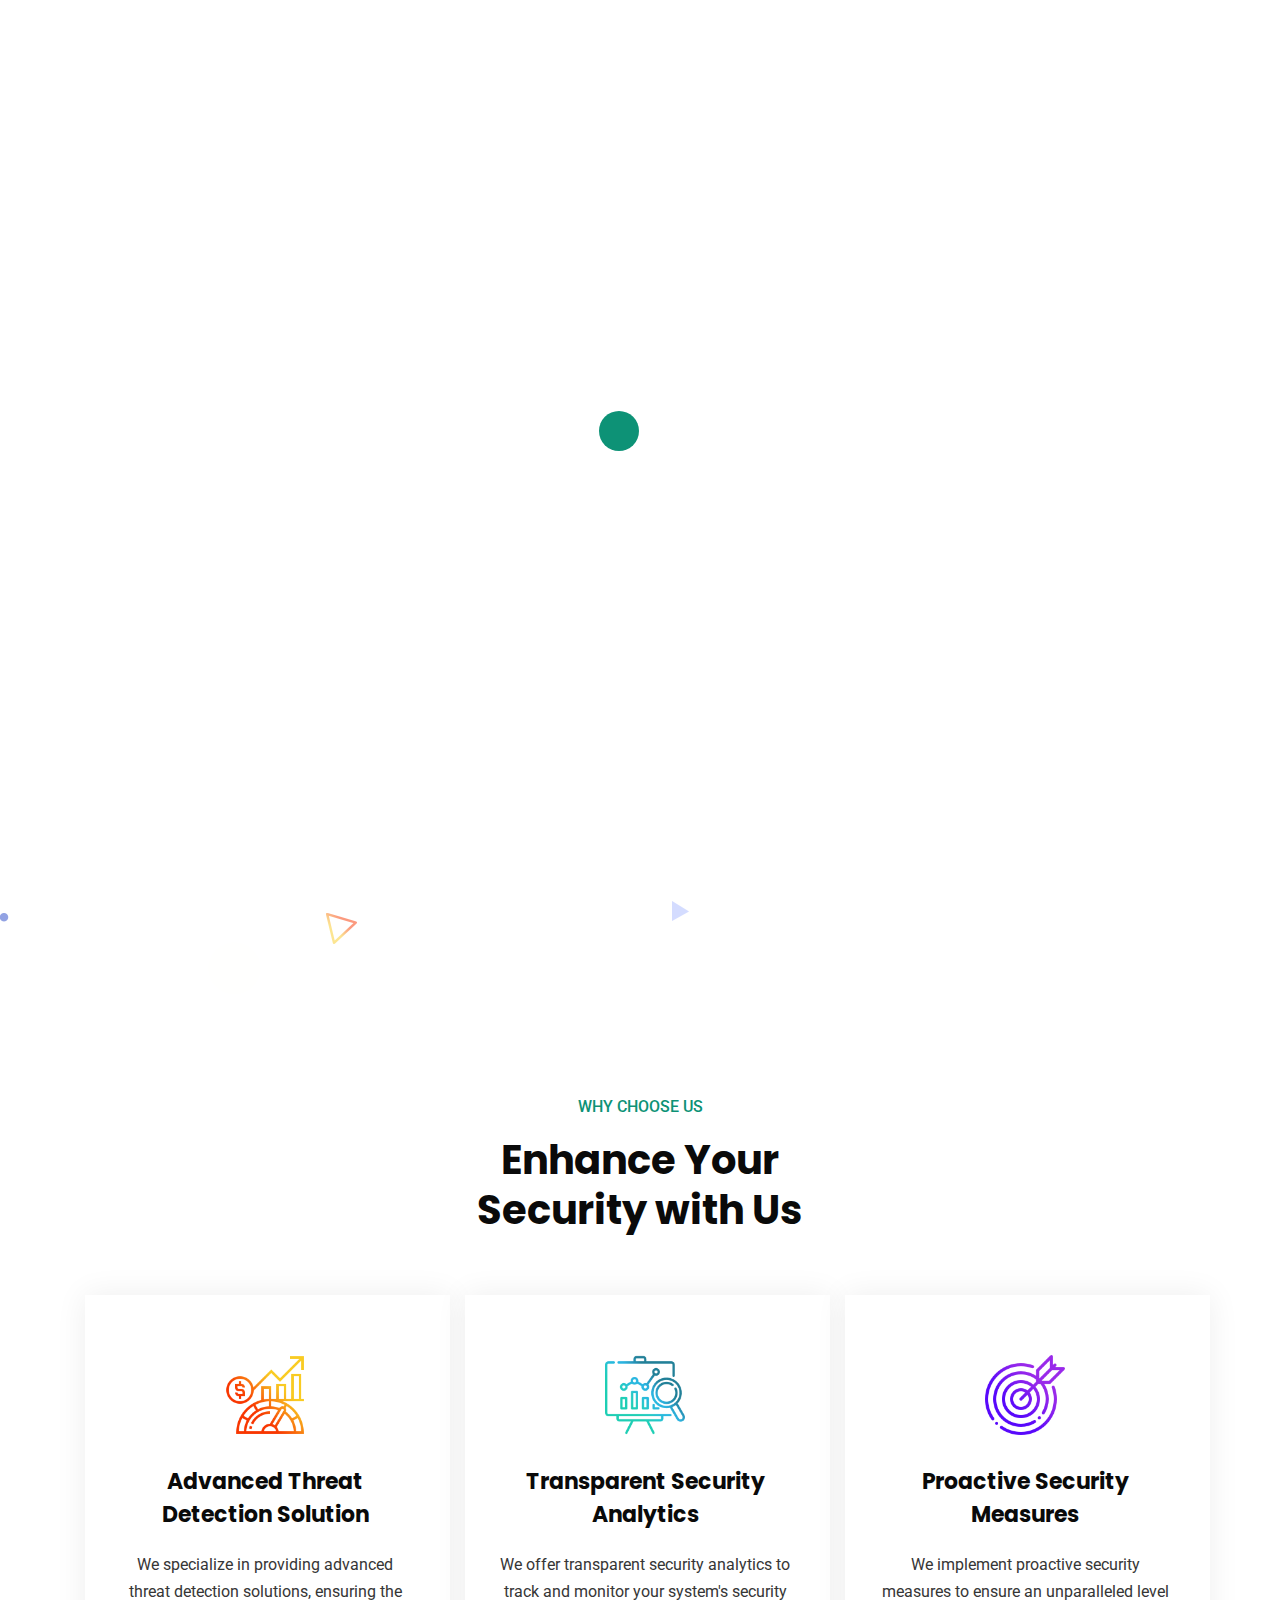
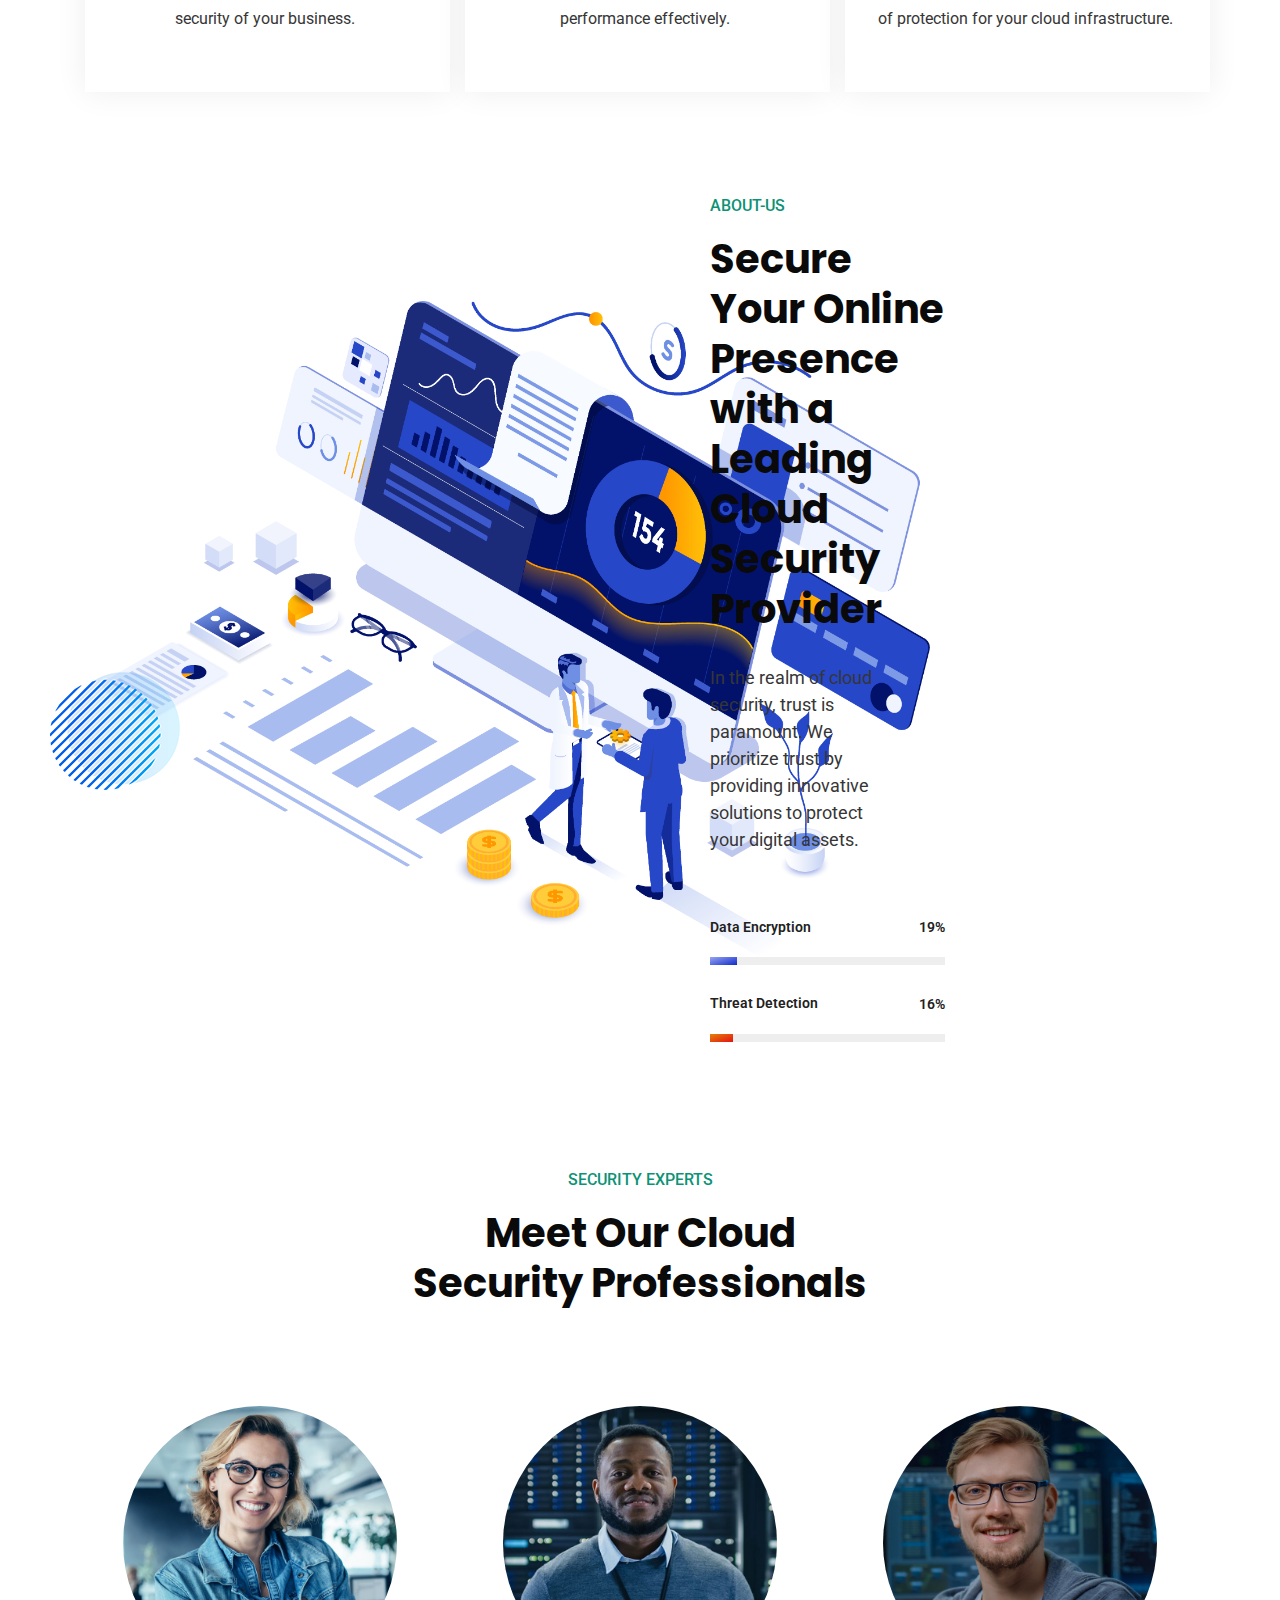
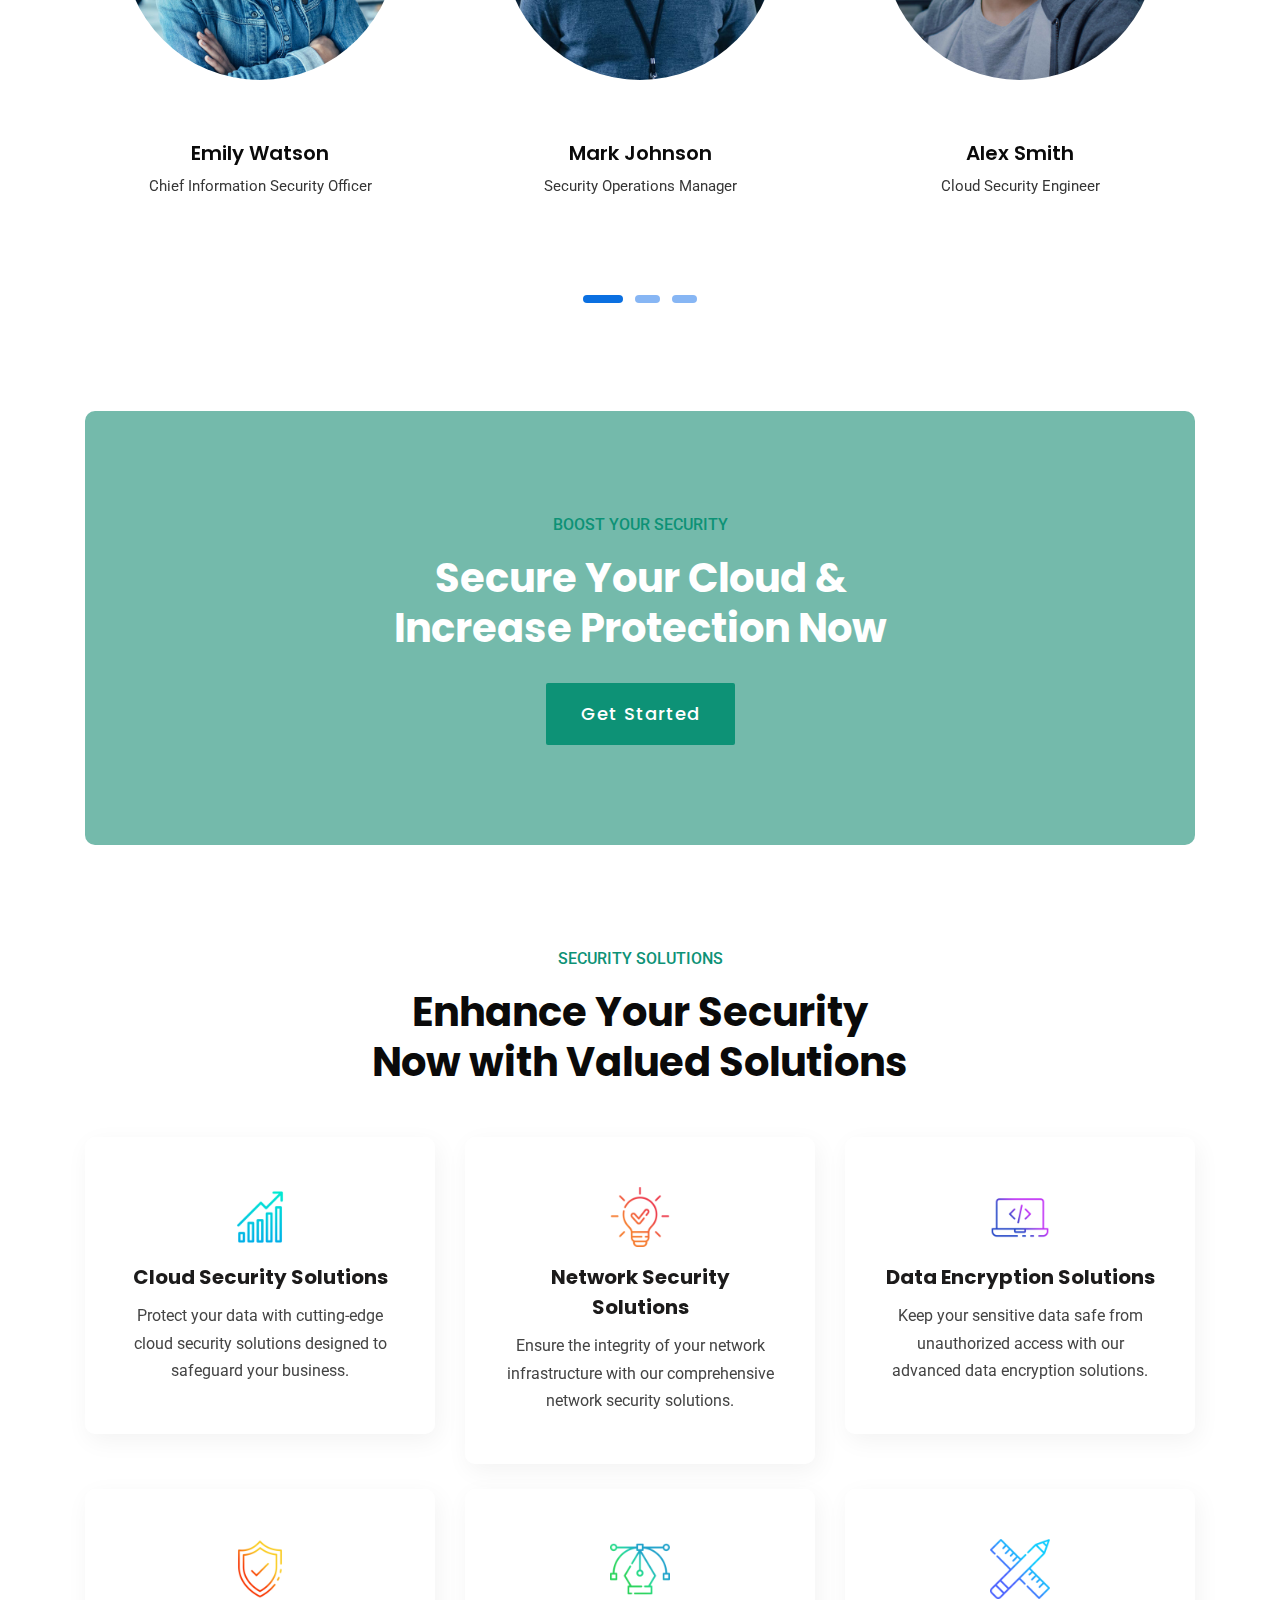
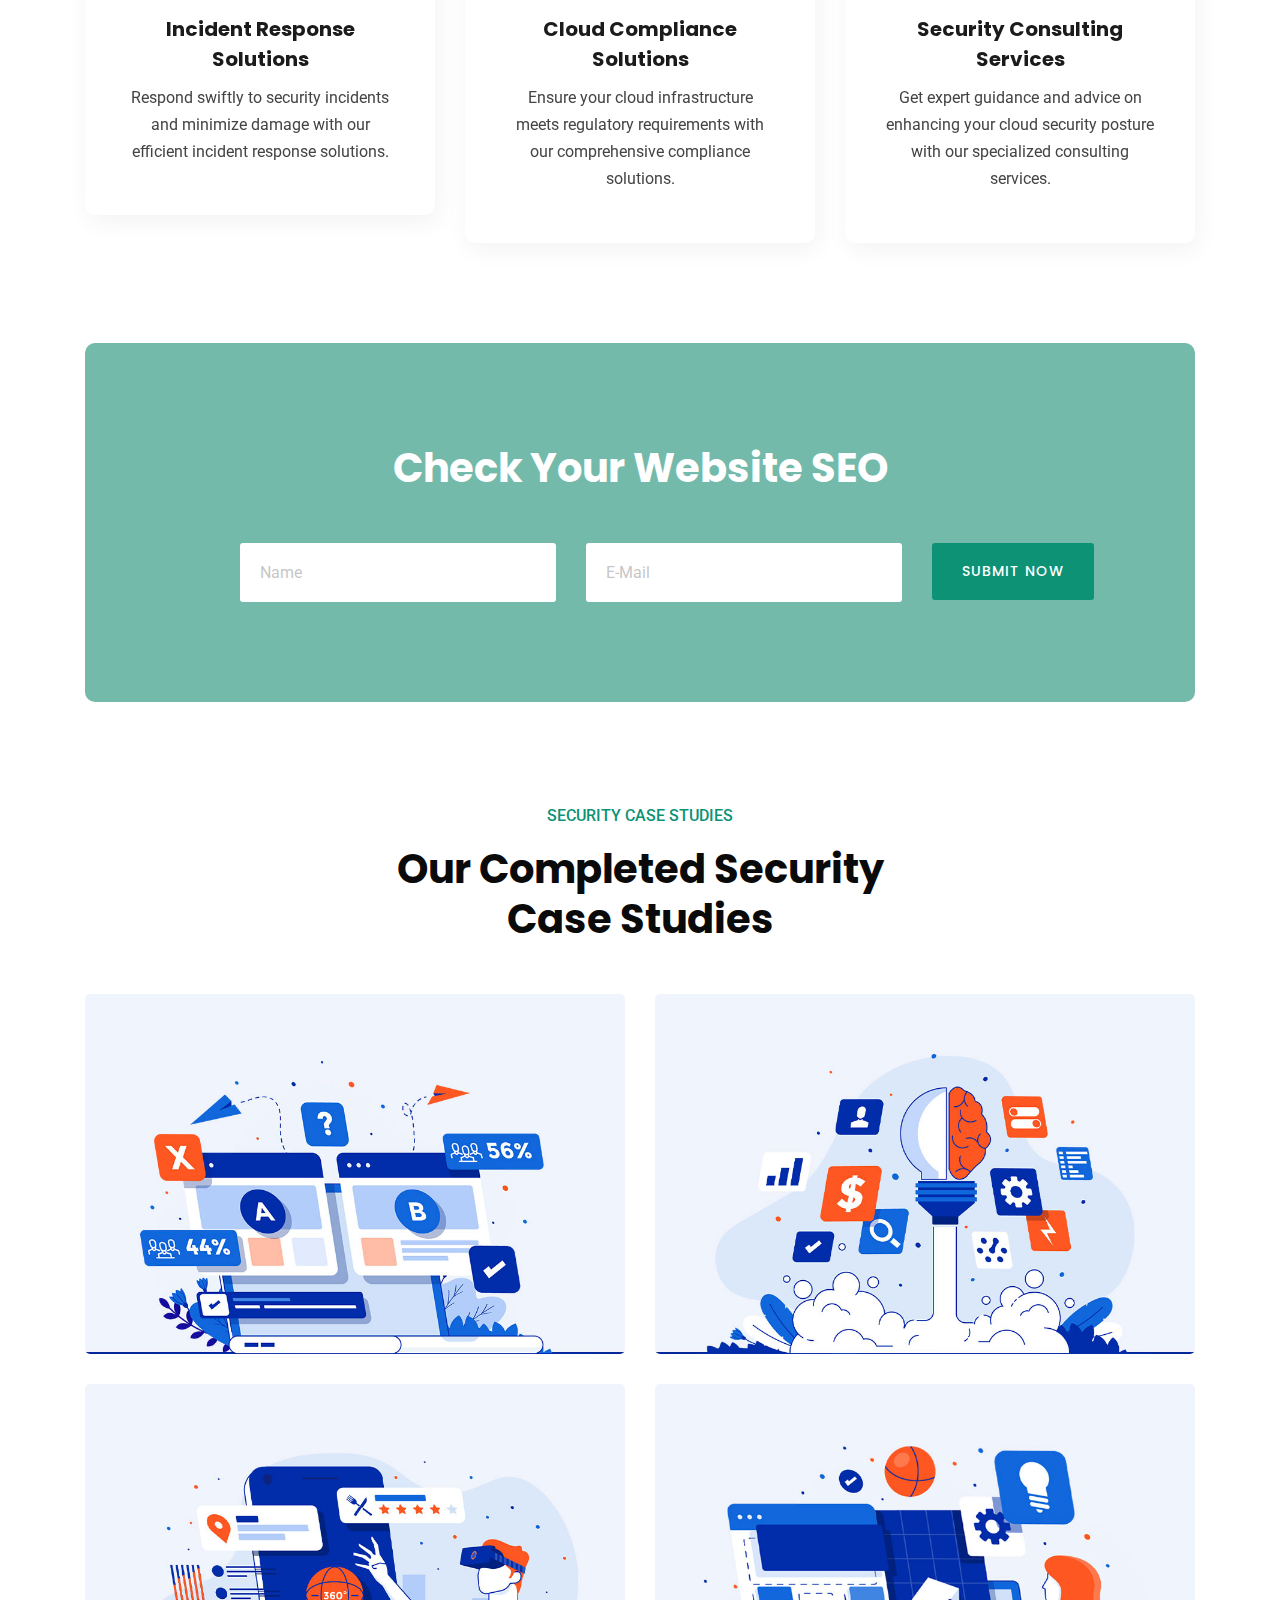
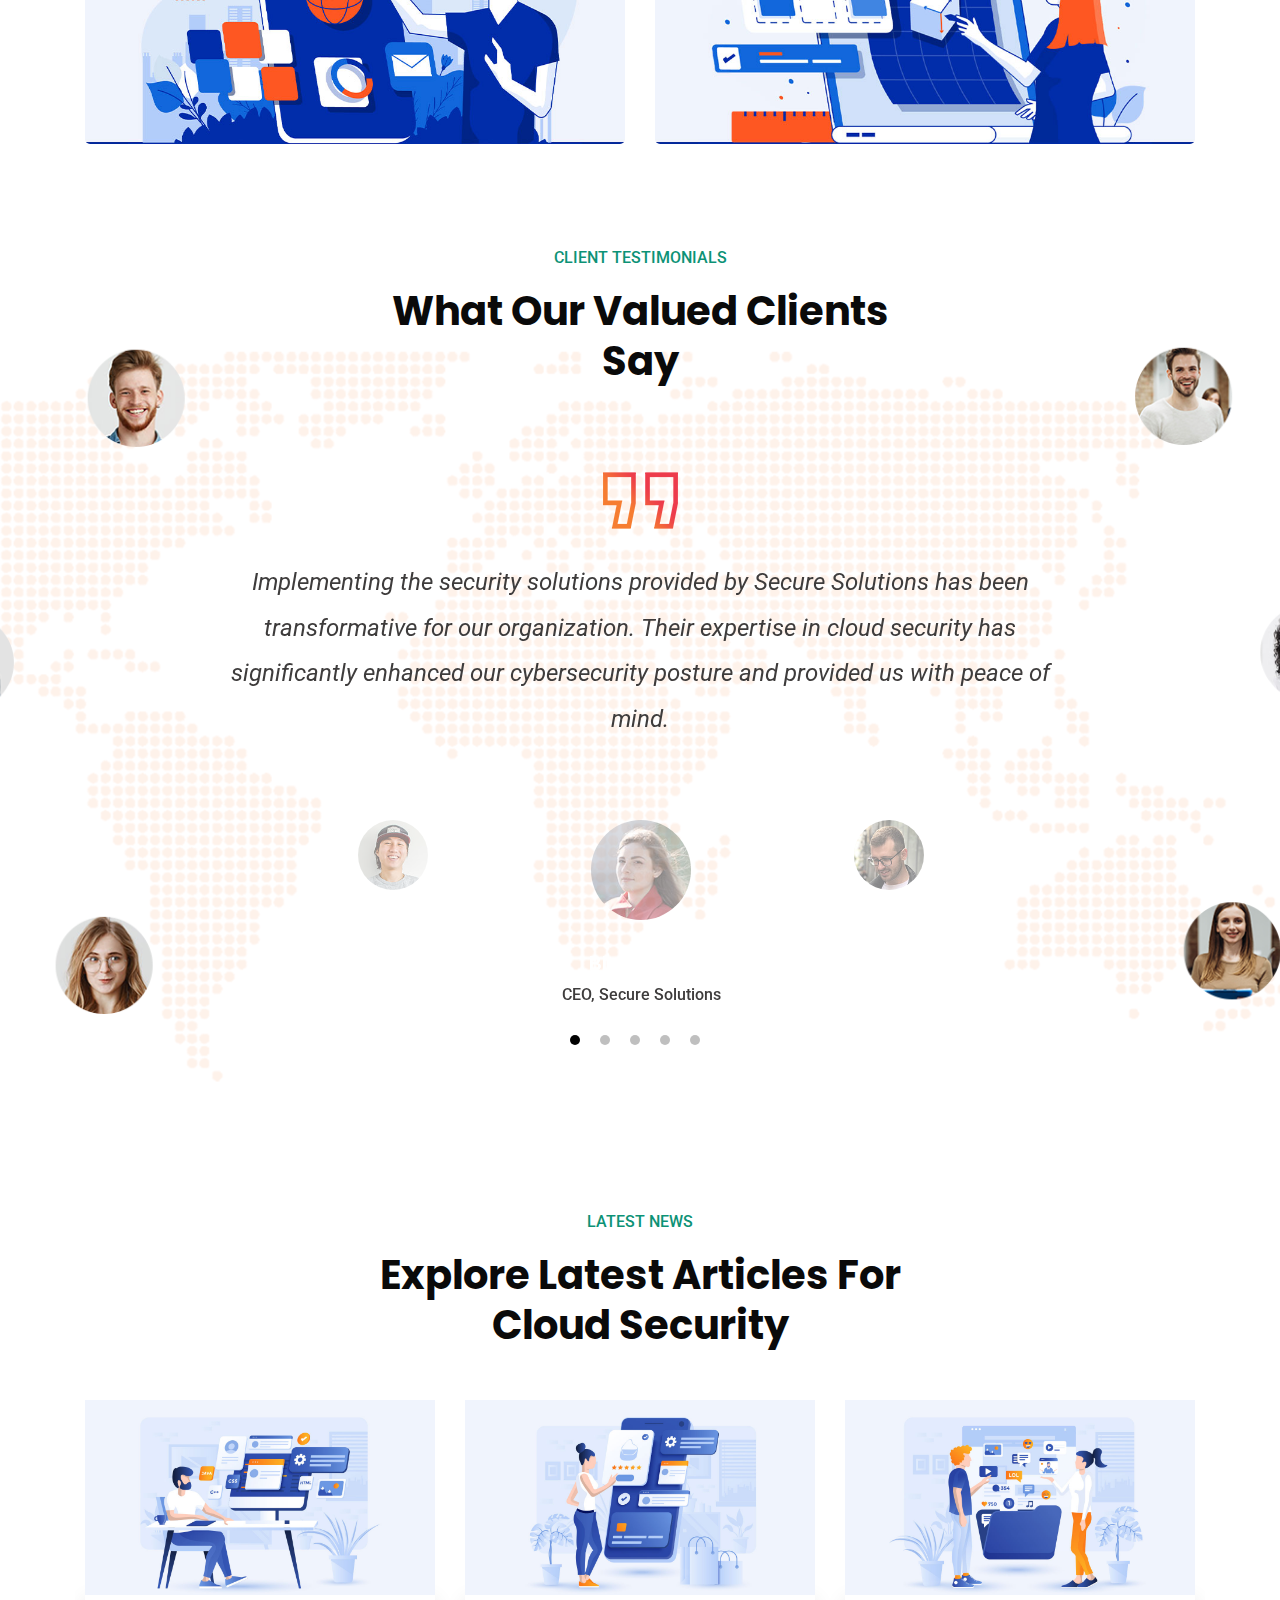
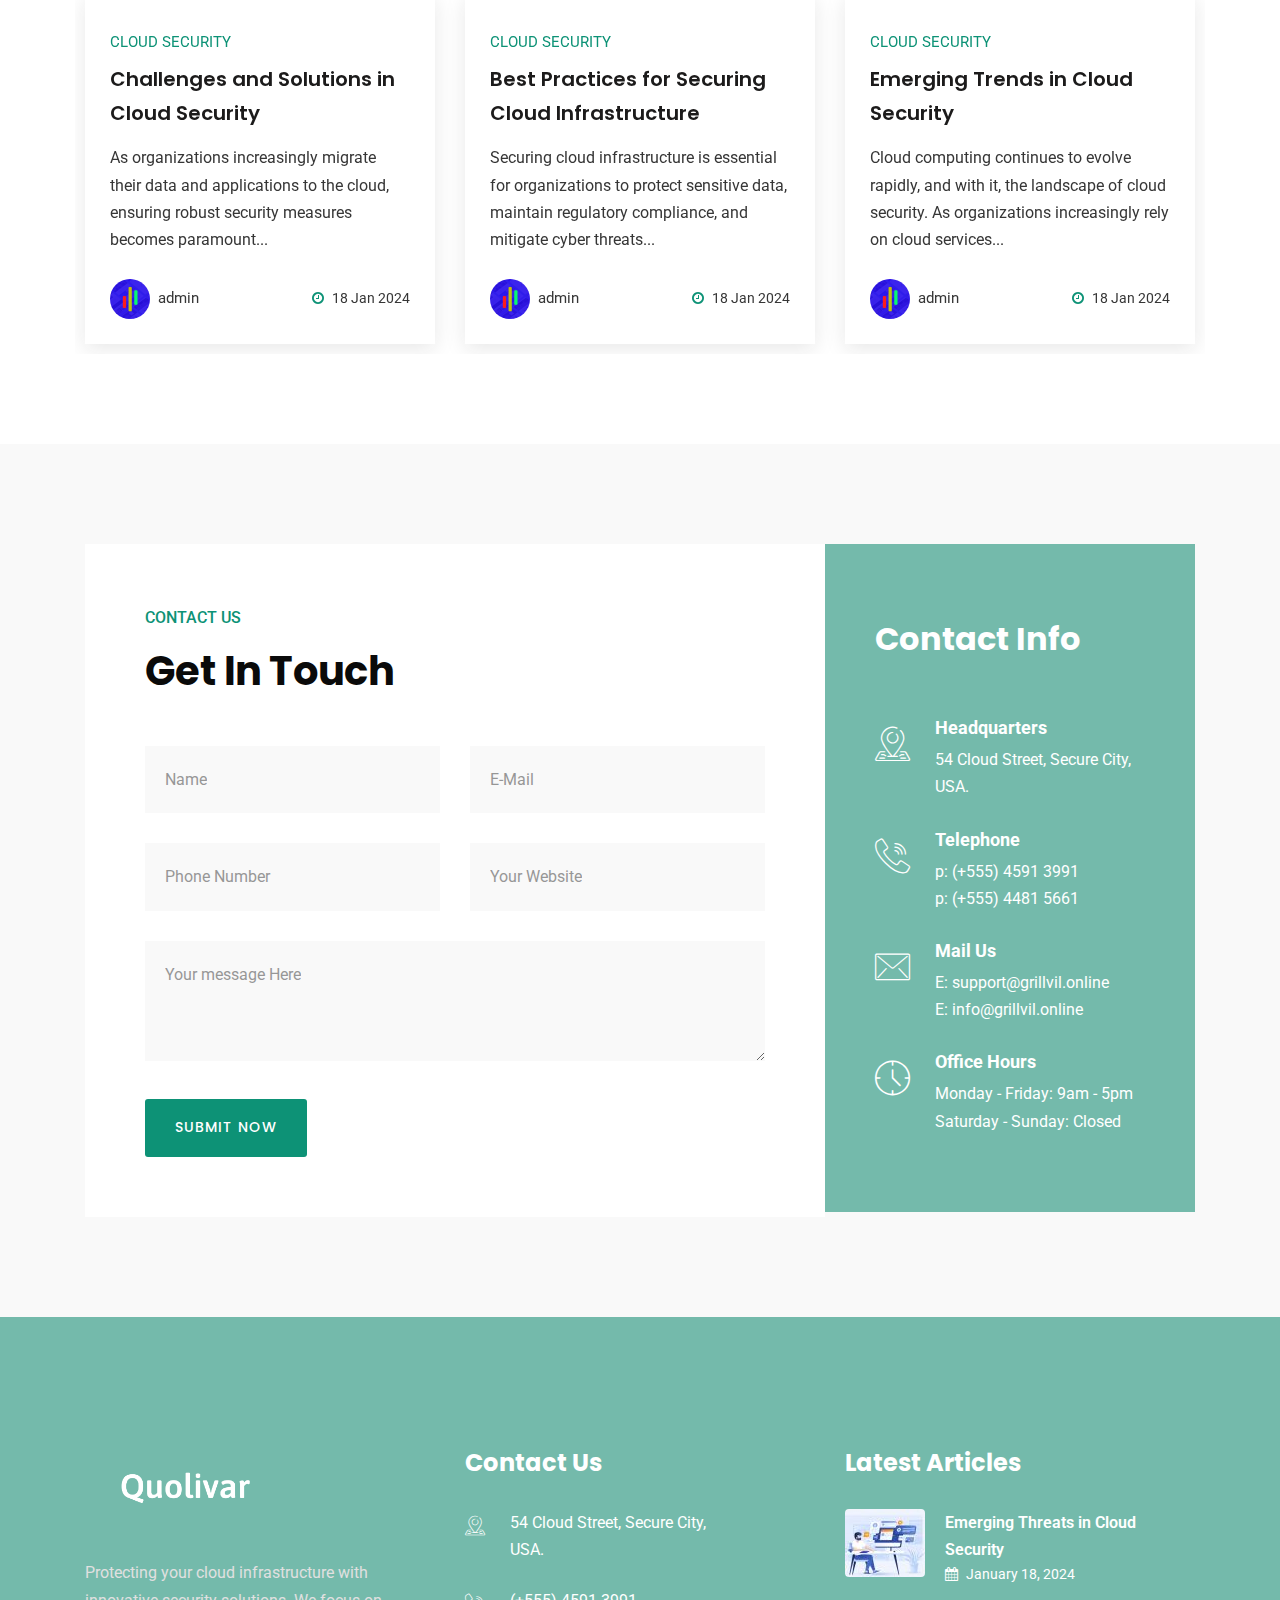
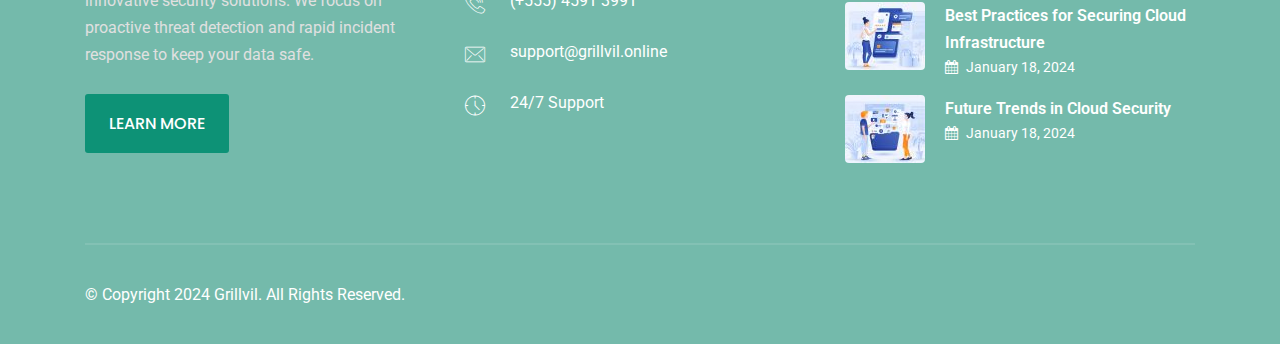
==== index.html @ a4e059a1 "update" ====
<!DOCTYPE html>
<html lang="zxx">

<head>
    <!-- meta tag -->
    <meta charset="utf-8">
    <title>Grillvil || Cloud Security</title>
    <meta name="description" content="">
    <!-- responsive tag -->
    <meta http-equiv="x-ua-compatible" content="ie=edge">
    <meta name="viewport" content="width=device-width, initial-scale=1">
    <!-- favicon -->
    <link rel="shortcut icon" type="image/x-icon" href="assets/favicon.png">
    <!-- Bootstrap v4.4.1 css -->
    <link rel="stylesheet" type="text/css" href="assets/css/bootstrap.min.css">
    <!-- font-awesome css -->
    <link rel="stylesheet" type="text/css" href="assets/css/font-awesome.min.css">
    <!-- animate css -->
    <link rel="stylesheet" type="text/css" href="assets/css/animate.css">
    <!-- aos css -->
    <link rel="stylesheet" type="text/css" href="assets/css/aos.css">
    <!-- owl.carousel css -->
    <link rel="stylesheet" type="text/css" href="assets/css/owl.carousel.css">
    <!-- slick css -->
    <link rel="stylesheet" type="text/css" href="assets/css/slick.css">
    <!-- off canvas css -->
    <link rel="stylesheet" type="text/css" href="assets/css/off-canvas.css">
    <!-- linea-font css -->
    <link rel="stylesheet" type="text/css" href="assets/fonts/linea-fonts.css">
    <!-- flaticon css  -->
    <link rel="stylesheet" type="text/css" href="assets/fonts/flaticon.css">
    <!-- magnific popup css -->
    <link rel="stylesheet" type="text/css" href="assets/css/magnific-popup.css">
    <!-- Main Menu css -->
    <link rel="stylesheet" href="assets/css/rsmenu-main.css">
    <!-- nivo slider CSS -->
    <link rel="stylesheet" type="text/css" href="assets/inc/custom-slider/css/nivo-slider.css">
    <link rel="stylesheet" type="text/css" href="assets/inc/custom-slider/css/preview.css">
    <!-- rsmenu transitions css -->
    <link rel="stylesheet" href="assets/css/rsmenu-transitions.css">
    <!-- spacing css -->
    <link rel="stylesheet" type="text/css" href="assets/css/rs-spacing.css">
    <!-- style css -->
    <link rel="stylesheet" type="text/css" href="style.css">
    <!-- This stylesheet dynamically changed from style.less -->
    <!-- responsive css -->
    <link rel="stylesheet" type="text/css" href="assets/css/responsive.css">
</head>

<body class="home-five">

    <!-- Preloader area start here -->
    <div id="loader" class="loader">
        <div class="spinner"></div>
    </div>
    <!--End preloader here -->

    <!--Full width header Start-->
    <div class="full-width-header header-style2 modify2 md-mod">
        <!--Header Start-->
        <header id="rs-header" class="rs-header">
            <!-- Menu Start -->
            <div class="menu-area menu-sticky">
                <div class="container-fluid">
                    <div class="row custom-row">
                        <div class="col-cell">
                            <div class="logo-area">
                                <a class="dark" href="index.html"><img src="assets/logoB.png" alt="logo"
                                        width="200px"></a>
                                <a class="light" href="index.html"><img src="assets/logoB.png" alt="logo"
                                        width="200px"></a>
                            </div>
                        </div>
                        <div class="col-cell">
                            <div class="rs-menu-area">
                                <div class="main-menu">
                                    <div class="mobile-menu">
                                        <a class="rs-menu-toggle">
                                            <i class="fa fa-bars"></i>
                                        </a>
                                    </div>
                                    <nav class="rs-menu">
                                        <ul class="nav-menu">
                                            <li class="rs-mega-menu mega-rs  current-menu-item">
                                                <a href="index.html">HOME</a>
                                            </li>

                                            <li class="">
                                                <a href="about.html">ABOUT US</a>
                                            </li>

                                            <li class="">
                                                <a href="faq.html">FAQ</a>
                                            </li>

                                            <li class="">
                                                <a href="contact.html">CONTACT US</a>
                                            </li>

                                            <li class="">
                                                <a href="blog.html">PUBLICATIONS</a>
                                            </li>
                                        </ul> <!-- //.nav-menu -->
                                    </nav>
                                </div> <!-- //.main-menu -->
                            </div>
                        </div>
                        <div class="col-cell hidden-lg">
                            <div class="expand-btn-inner">
                                <ul>
                                    <li class="search-parent">
                                        <a class="hidden-xs rs-search" data-target=".search-modal" data-toggle="modal"
                                            href="#">
                                            <i class="flaticon-search"></i>
                                        </a>
                                    </li>
                                </ul>
                            </div>
                        </div>
                    </div>
                </div>
            </div>
            <!-- Menu End -->
        </header>
        <!--Header End-->
    </div>
    <!--Full width header End-->

    <!-- Main content Start -->
    <div class="main-content">
        <!-- Banner Start -->
        <div class="rs-banner style3">
            <div class="container">
                <div class="row align-items-center">
                    <div class="col-lg-6 pr-0">
                        <div class="banner-content">
                            <span class="sub-title">Advanced Cloud Security Solutions</span>
                            <h2 class="title">We Safeguard Your Cloud Infrastructure</h2>
                            <div class="description">
                                <p>We are your trusted partner for all your cloud security needs,
                                    providing robust solutions within your budget.</p>
                            </div>
                            <ul class="banner-btn">
                                <li><a class="readon2 started" href="contact.html">Get Started</a></li>
                                <li>
                                    <div class="rs-videos">
                                        <div class="animate-border">

                                        </div>
                                    </div>
                                </li>
                            </ul>
                        </div>
                    </div>
                    <div class="col-lg-6">
                        <div class="image-part">
                            <img src="assets/images/banner/style3/banner-12.png" alt="images">
                        </div>
                    </div>
                </div>
            </div>
            <div class="animations-shape">
                <div class="pattern">
                    <img class="scale" src="assets/images/banner/style3/dot3.png" alt="images">
                </div>
            </div>
        </div>

        <!-- Banner End -->

        <!-- Choose Section Start -->
        <div class="rs-whychooseus style7 pt-100 md-pt-72">
            <div class="container">
                <div class="sec-title2 text-center mb-60 md-mb-40">
                    <span class="sub-title">Why Choose US</span>
                    <h2 class="title title2">Enhance Your Security with Us</h2>
                </div>
                <div class="row">
                    <div class="col-lg-4 col-md-6 md-mb-30">
                        <div class="iconbox-area">
                            <div class="box-content">
                                <div class="icon-area">
                                    <a href="#"><img class="dance_hover" src="assets/images/whychooseus/style7/1.png"
                                            alt="images"></a>
                                </div>
                                <div class="text-area">
                                    <h3 class="title"><a href="#">Advanced Threat Detection Solution</a></h3>
                                    <p class="services-txt">We specialize in providing advanced threat detection
                                        solutions,
                                        ensuring the security of your business.</p>
                                </div>
                            </div>
                        </div>
                    </div>
                    <div class="col-lg-4 col-md-6 md-mb-30">
                        <div class="iconbox-area">
                            <div class="box-content">
                                <div class="icon-area">
                                    <a href="#"><img class="dance_hover" src="assets/images/whychooseus/style7/2.png"
                                            alt="images"></a>
                                </div>
                                <div class="text-area">
                                    <h3 class="title"><a href="#">Transparent Security Analytics</a></h3>
                                    <p class="services-txt">We offer transparent security analytics to track and monitor
                                        your
                                        system's security performance effectively.</p>
                                </div>
                            </div>
                        </div>
                    </div>
                    <div class="col-lg-4 col-md-12">
                        <div class="iconbox-area">
                            <div class="box-content">
                                <div class="icon-area">
                                    <a href="#"><img class="dance_hover" src="assets/images/whychooseus/style7/3.png"
                                            alt="images"></a>
                                </div>
                                <div class="text-area">
                                    <h3 class="title"><a href="#">Proactive Security Measures</a></h3>
                                    <p class="services-txt">We implement proactive security measures to ensure an
                                        unparalleled
                                        level of protection for your cloud infrastructure.</p>
                                </div>
                            </div>
                        </div>
                    </div>
                </div>
            </div>
        </div>

        <!-- Choose Section End -->

        <!-- About Section Start -->
        <div id="rs-about" class="rs-about style7 pt-100 md-pt-70">
            <div class="container-fluid">
                <div class="row y-middle">
                    <div class="col-lg-6 md-mb-50">
                        <div class="images-about">
                            <img src="assets/images/about/about-12.png" alt="images">
                        </div>
                    </div>
                    <div class="col-lg-6 modify-gap">
                        <div class="sec-title2 mb-60 md-mb-40">
                            <span class="sub-title">About-us</span>
                            <h2 class="title pb-30">Secure Your Online Presence with a Leading Cloud Security Provider
                            </h2>
                            <div class="description">
                                <p class="right">In the realm of cloud security, trust is paramount. We prioritize trust
                                    by
                                    providing innovative solutions to protect your digital assets.</p>
                            </div>
                        </div>
                        <div class="cl-skill-bar style2">
                            <!-- Start Skill Bar -->
                            <span class="skillbar-title">Data Encryption</span>
                            <div class="skillbar" data-percent="95">
                                <p class="skillbar-bar"></p>
                                <span class="skill-bar-percent"></span>
                            </div>
                            <!-- Start Skill Bar -->
                            <span class="skillbar-title">Threat Detection</span>
                            <div class="skillbar" data-percent="80">
                                <p class="skillbar-bar orange-dark"></p>
                                <span class="skill-bar-percent"></span>
                            </div>
                        </div>
                    </div>
                </div>
            </div>
            <div class="about-shape">
                <div class="animate-img">
                    <img class="dance2" src="assets/images/about/seo-shape12.png" alt="images">
                </div>
            </div>
        </div>

        <!-- About Section End -->

        <!-- Team Section Start -->
        <div class="rs-team style2 pt-100 pb-100 md-pt-50 md-pb-70">
            <div class="container">
                <div class="sec-title2 text-center mb-60">
                    <span class="sub-title">Security Experts</span>
                    <h2 class="title title2 title3">Meet Our Cloud Security Professionals</h2>
                </div>
                <div class="rs-carousel owl-carousel" data-loop="true" data-items="3" data-margin="30"
                    data-autoplay="true" data-hoverpause="true" data-autoplay-timeout="5000" data-smart-speed="800"
                    data-dots="true" data-nav="false" data-nav-speed="false" data-center-mode="false"
                    data-mobile-device="1" data-mobile-device-nav="false" data-mobile-device-dots="true"
                    data-ipad-device="2" data-ipad-device-nav="false" data-ipad-device-dots="true" data-ipad-device2="2"
                    data-ipad-device-nav2="false" data-ipad-device-dots2="true" data-md-device="3"
                    data-md-device-nav="false" data-md-device-dots="true" data-lg-device="3">
                    <div class="team-item-wrap">
                        <div class="team-wrap">
                            <div class="image-inner">
                                <a href="#"><img src="assets/images/team/seo/1.jpg" alt=""></a>
                            </div>
                        </div>
                        <div class="team-content text-center">
                            <h4 class="person-name"><a href="#">Emily Watson</a></h4>
                            <span class="designation">Chief Information Security Officer</span>
                        </div>
                    </div>
                    <div class="team-item-wrap">
                        <div class="team-wrap">
                            <div class="image-inner">
                                <a href="single-team.html"><img src="assets/images/team/seo/2.jpg" alt=""></a>
                            </div>
                        </div>
                        <div class="team-content text-center">
                            <h4 class="person-name"><a href="#">Mark Johnson</a></h4>
                            <span class="designation">Security Operations Manager</span>
                        </div>
                    </div>
                    <div class="team-item-wrap">
                        <div class="team-wrap">
                            <div class="image-inner">
                                <a href="#"><img src="assets/images/team/seo/3.jpg" alt=""></a>
                            </div>
                        </div>
                        <div class="team-content text-center">
                            <h4 class="person-name"><a href="#">Alex Smith</a></h4>
                            <span class="designation">Cloud Security Engineer</span>
                        </div>
                    </div>
                    <div class="team-item-wrap">
                        <div class="team-wrap">
                            <div class="image-inner">
                                <a href="#"><img src="assets/images/team/seo/4.jpg" alt=""></a>
                            </div>
                        </div>
                        <div class="team-content text-center">
                            <h4 class="person-name"><a href="#">Sarah Brown</a></h4>
                            <span class="designation">Security Analyst</span>
                        </div>
                    </div>
                    <div class="team-item-wrap">
                        <div class="team-wrap">
                            <div class="image-inner">
                                <a href="#"><img src="assets/images/team/seo/1.jpg" alt=""></a>
                            </div>
                        </div>
                        <div class="team-content text-center">
                            <h4 class="person-name"><a href="#">Emily Watson</a></h4>
                            <span class="designation">Chief Information Security Officer</span>
                        </div>
                    </div>
                    <div class="team-item-wrap">
                        <div class="team-wrap">
                            <div class="image-inner">
                                <a href="#"><img src="assets/images/team/seo/2.jpg" alt=""></a>
                            </div>
                        </div>
                        <div class="team-content text-center">
                            <h4 class="person-name"><a href="single-team.html">Mark Johnson</a></h4>
                            <span class="designation">Security Operations Manager</span>
                        </div>
                    </div>
                    <div class="team-item-wrap">
                        <div class="team-wrap">
                            <div class="image-inner">
                                <a href="single-team.html"><img src="assets/images/team/seo/3.jpg" alt=""></a>
                            </div>
                        </div>
                        <div class="team-content text-center">
                            <h4 class="person-name"><a href="#">Alex Smith</a></h4>
                            <span class="designation">Cloud Security Engineer</span>
                        </div>
                    </div>
                    <div class="team-item-wrap">
                        <div class="team-wrap">
                            <div class="image-inner">
                                <a href="#"><img src="assets/images/team/seo/4.jpg" alt=""></a>
                            </div>
                        </div>
                        <div class="team-content text-center">
                            <h4 class="person-name"><a href="single-team.html">Sarah Brown</a></h4>
                            <span class="designation">Security Analyst</span>
                        </div>
                    </div>
                </div>
            </div>
        </div>

        <!-- Team Section End -->

        <!-- Cta Section Start -->
        <div class="rs-cta">
            <div class="container">
                <div class="content part bg26 pt-100 pb-100 md-pt-70 md-pb-70">
                    <div class="sec-title2 text-center">
                        <span class="sub-title">Boost Your Security</span>
                        <h2 class="title title2 title4 pb-30 white-color">Secure Your Cloud & Increase Protection Now
                        </h2>
                        <div class="btn-part">
                            <a class="readon2 started" href="contact.html">Get Started</a>
                        </div>
                    </div>
                </div>
            </div>
        </div>

        <!-- Cta Section End -->

        <!-- Services Section Start -->
        <div class="rs-services style14 pt-100 pb-100 md-pt-70 md-pb-70">
            <div class="container">
                <div class="sec-title2 text-center mb-50 md-mb-30">
                    <span class="sub-title">Security Solutions</span>
                    <h2 class="title title2 title4">Enhance Your Security Now with Valued Solutions</h2>
                </div>
                <div class="row">
                    <div class="col-lg-4 col-md-6 mb-25">
                        <div class="flip-box-inner">
                            <div class="flip-box-wrap">
                                <div class="front-part">
                                    <div class="front-content-part">
                                        <div class="front-icon-part">
                                            <div class="icon-part">
                                                <img src="assets/images/services/style11/1.png" alt="">
                                            </div>
                                        </div>
                                        <div class="front-title-part">
                                            <h3 class="title"><a href="#">Cloud Security Solutions</a></h3>
                                        </div>
                                        <div class="front-desc-part">
                                            <p>
                                                Protect your data with cutting-edge cloud security solutions designed to
                                                safeguard your business.
                                            </p>
                                        </div>
                                    </div>
                                </div>
                                <div class="back-front paste-light">
                                    <div class="back-front-content">
                                        <div class="back-title-part">
                                            <h3 class="back-title"><a href="#">Cloud Security Solutions</a>
                                            </h3>
                                        </div>
                                        <div class="back-desc-part">
                                            <p class="back-desc">Protect your data with cutting-edge cloud security
                                                solutions
                                                designed to safeguard your business.</p>
                                        </div>
                                    </div>
                                </div>
                            </div>
                        </div>
                    </div>
                    <div class="col-lg-4 col-md-6 mb-25">
                        <div class="flip-box-inner">
                            <div class="flip-box-wrap">
                                <div class="front-part">
                                    <div class="front-content-part">
                                        <div class="front-icon-part">
                                            <div class="icon-part">
                                                <img src="assets/images/services/style11/2.png" alt="">
                                            </div>
                                        </div>
                                        <div class="front-title-part">
                                            <h3 class="title"><a href="#">Network Security Solutions</a></h3>
                                        </div>
                                        <div class="front-desc-part">
                                            <p>
                                                Ensure the integrity of your network infrastructure with our
                                                comprehensive
                                                network security solutions.
                                            </p>
                                        </div>
                                    </div>
                                </div>
                                <div class="back-front pink-light">
                                    <div class="back-front-content">
                                        <div class="back-title-part">
                                            <h3 class="back-title"><a href="#">Network Security Solutions</a>
                                            </h3>
                                        </div>
                                        <div class="back-desc-part">
                                            <p class="back-desc">Ensure the integrity of your network infrastructure
                                                with our
                                                comprehensive network security solutions.</p>
                                        </div>
                                    </div>
                                </div>
                            </div>
                        </div>
                    </div>
                    <div class="col-lg-4 col-md-6 mb-25">
                        <div class="flip-box-inner">
                            <div class="flip-box-wrap">
                                <div class="front-part">
                                    <div class="front-content-part">
                                        <div class="front-icon-part">
                                            <div class="icon-part">
                                                <img src="assets/images/services/style11/3.png" alt="">
                                            </div>
                                        </div>
                                        <div class="front-title-part">
                                            <h3 class="title"><a href="#">Data Encryption Solutions</a></h3>
                                        </div>
                                        <div class="front-desc-part">
                                            <p>
                                                Keep your sensitive data safe from unauthorized access with our advanced
                                                data
                                                encryption solutions.
                                            </p>
                                        </div>
                                    </div>
                                </div>
                                <div class="back-front dark-blue">
                                    <div class="back-front-content">
                                        <div class="back-title-part">
                                            <h3 class="back-title"><a href="#">Data Encryption Solutions</a>
                                            </h3>
                                        </div>
                                        <div class="back-desc-part">
                                            <p class="back-desc">Keep your sensitive data safe from unauthorized access
                                                with our
                                                advanced data encryption solutions.</p>
                                        </div>
                                    </div>
                                </div>
                            </div>
                        </div>
                    </div>
                    <div class="col-lg-4 col-md-6 md-mb-25">
                        <div class="flip-box-inner">
                            <div class="flip-box-wrap">
                                <div class="front-part">
                                    <div class="front-content-part">
                                        <div class="front-icon-part">
                                            <div class="icon-part">
                                                <img src="assets/images/services/style11/4.png" alt="">
                                            </div>
                                        </div>
                                        <div class="front-title-part">
                                            <h3 class="title"><a href="#">Incident Response Solutions</a>
                                            </h3>
                                        </div>
                                        <div class="front-desc-part">
                                            <p>
                                                Respond swiftly to security incidents and minimize damage with our
                                                efficient
                                                incident response solutions.
                                            </p>
                                        </div>
                                    </div>
                                </div>
                                <div class="back-front pink-dark">
                                    <div class="back-front-content">
                                        <div class="back-title-part">
                                            <h3 class="back-title"><a href="#">Incident Response
                                                    Solutions</a>
                                            </h3>
                                        </div>
                                        <div class="back-desc-part">
                                            <p class="back-desc">Respond swiftly to security incidents and minimize
                                                damage with
                                                our efficient incident response solutions.</p>
                                        </div>
                                    </div>
                                </div>
                            </div>
                        </div>
                    </div>
                    <div class="col-lg-4 col-md-6 sm-mb-25">
                        <div class="flip-box-inner">
                            <div class="flip-box-wrap">
                                <div class="front-part">
                                    <div class="front-content-part">
                                        <div class="front-icon-part">
                                            <div class="icon-part">
                                                <img src="assets/images/services/style11/5.png" alt="">
                                            </div>
                                        </div>
                                        <div class="front-title-part">
                                            <h3 class="title"><a href="#">Cloud Compliance Solutions</a></h3>
                                        </div>
                                        <div class="front-desc-part">
                                            <p>
                                                Ensure your cloud infrastructure meets regulatory requirements with our
                                                comprehensive compliance solutions.
                                            </p>
                                        </div>
                                    </div>
                                </div>
                                <div class="back-front dark-paste">
                                    <div class="back-front-content">
                                        <div class="back-title-part">
                                            <h3 class="back-title"><a href="#">Cloud Compliance Solutions</a>
                                            </h3>
                                        </div>
                                        <div class="back-desc-part">
                                            <p class="back-desc">Ensure your cloud infrastructure meets regulatory
                                                requirements
                                                with our comprehensive compliance solutions.</p>
                                        </div>
                                    </div>
                                </div>
                            </div>
                        </div>
                    </div>
                    <div class="col-lg-4 col-md-6">
                        <div class="flip-box-inner">
                            <div class="flip-box-wrap">
                                <div class="front-part">
                                    <div class="front-content-part">
                                        <div class="front-icon-part">
                                            <div class="icon-part">
                                                <img src="assets/images/services/style11/6.png" alt="">
                                            </div>
                                        </div>
                                        <div class="front-title-part">
                                            <h3 class="title"><a href="#">Security Consulting
                                                    Services</a>
                                            </h3>
                                        </div>
                                        <div class="front-desc-part">
                                            <p>
                                                Get expert guidance and advice on enhancing your cloud security posture
                                                with our
                                                specialized consulting services.
                                            </p>
                                        </div>
                                    </div>
                                </div>
                                <div class="back-front light-blue">
                                    <div class="back-front-content">
                                        <div class="back-title-part">
                                            <h3 class="back-title"><a href="#">Security Consulting
                                                    Services</a>
                                            </h3>
                                        </div>
                                        <div class="back-desc-part">
                                            <p class="back-desc">Get expert guidance and advice on enhancing your cloud
                                                security
                                                posture with our specialized consulting services.</p>
                                        </div>
                                    </div>
                                </div>
                            </div>
                        </div>
                    </div>
                </div>
            </div>
        </div>

        <!-- Services Section End -->

        <!-- Seo Website Section Start -->
        <div class="rs-seo-website">
            <div class="container">
                <div class="rs-contact style4 bg27 pt-100 pb-100 md-pt-70 md-pb-70">
                    <div class="contact-wrap">
                        <div class="sec-title2 text-center mb-50 md-mb-30">
                            <h2 class="title white-color">Check Your Website SEO</h2>
                        </div>
                        <form id="contact-form" method="post" action="mailto:support@grillvil.online">
                            <fieldset>
                                <div class="row">
                                    <div class="col-lg-5 col-md-6 sm-mb-30">
                                        <input class="from-control" type="text" id="name" name="name" placeholder="Name"
                                            required="">
                                    </div>
                                    <div class="col-lg-5 col-md-6">
                                        <input class="from-control" type="text" id="email" name="email"
                                            placeholder="E-Mail" required="">
                                    </div>
                                    <div class="col-lg-2 col-md-6 md-pt-30">
                                        <div class="btn-part">
                                            <div class="form-group mb-0">
                                                <input class="readon2 submit-btn" type="submit" value="Submit Now">
                                            </div>
                                        </div>
                                    </div>
                                </div>
                            </fieldset>
                        </form>
                    </div>
                </div>
            </div>
        </div>
        <!-- Seo Website Section End -->

        <!-- Project Section Start -->
        <div class="rs-project style3 pt-100 pb-100 md-pt-70 md-pb-70">
            <div class="container">
                <div class="sec-title2 text-center mb-50 md-mb-30">
                    <span class="sub-title">Security Case Studies</span>
                    <h2 class="title title2 title4">Our Completed Security Case Studies</h2>
                </div>
                <div class="row">
                    <div class="col-lg-6 col-md-6 mb-30">
                        <div class="project-item">
                            <div class="project-img">
                                <img src="assets/images/project/style3/1.jpg" alt="">
                            </div>
                            <div class="project-content">
                                <p class="category"><a href="#">Cloud Security</a></p>
                                <h3 class="title"><a href="#">Incident Response Management</a></h3>
                            </div>
                        </div>
                    </div>
                    <div class="col-lg-6 col-md-6 mb-30">
                        <div class="project-item">
                            <div class="project-img">
                                <img src="assets/images/project/style3/2.jpg" alt="">
                            </div>
                            <div class="project-content">
                                <p class="category"><a href="#">Cloud Security</a></p>
                                <h3 class="title"><a href="#">Vulnerability Assessment</a></h3>
                            </div>
                        </div>
                    </div>
                    <div class="col-lg-6 col-md-6 md-mb-30">
                        <div class="project-item">
                            <div class="project-img">
                                <img src="assets/images/project/style3/3.jpg" alt="">
                            </div>
                            <div class="project-content">
                                <p class="category"><a href="#">Cloud Security</a></p>
                                <h3 class="title"><a href="#">Data Encryption Techniques</a></h3>
                            </div>
                        </div>
                    </div>
                    <div class="col-lg-6 col-md-6">
                        <div class="project-item">
                            <div class="project-img">
                                <img src="assets/images/project/style3/4.jpg" alt="">
                            </div>
                            <div class="project-content">
                                <p class="category"><a href="#">Cloud Security</a></p>
                                <h3 class="title"><a href="#">Identity and Access Management</a></h3>
                            </div>
                        </div>
                    </div>
                </div>
            </div>
        </div>

        <!-- Project Section End -->

        <!-- Testimonial Section Start -->
        <div class="rs-testimonial style10 bg28 pb-100 md-pb-70">
            <div class="container">
                <div class="sec-title2 text-center mb-50 md-mb-20">
                    <span class="sub-title">Client Testimonials</span>
                    <h2 class="title title2 title4">What Our Valued Clients Say</h2>
                </div>
            </div>
            <div class="container">
                <div class="slick-part single-product-slider">
                    <div class="slider slider-for">
                        <div class="images-slide-single">
                            <div class="single-testimonial">
                                <div class="content-part">
                                    <img class="quote" src="assets/images/testimonial/quote2.png" alt="Image">
                                    <p>Implementing the security solutions provided by Secure Solutions has been
                                        transformative for our organization. Their
                                        expertise in cloud security has significantly enhanced our cybersecurity posture
                                        and provided us with peace of mind.</p>
                                </div>
                            </div>
                        </div>
                        <div class="images-slide-single">
                            <div class="single-testimonial">
                                <div class="content-part">
                                    <img class="quote" src="assets/images/testimonial/quote2.png" alt="Image">
                                    <p>As a CTO, I highly recommend Secure Solutions for their top-notch cloud security
                                        services. Their team is knowledgeable,
                                        responsive, and dedicated to keeping our data safe from cyber threats.</p>
                                </div>
                            </div>
                        </div>
                        <div class="images-slide-single">
                            <div class="single-testimonial">
                                <div class="content-part">
                                    <img class="quote" src="assets/images/testimonial/quote2.png" alt="Image">
                                    <p>I've worked with various security firms, but Secure Solutions stands out for
                                        their thorough understanding of cloud
                                        security risks and their proactive approach to mitigating them. They've helped
                                        our organization stay ahead of emerging
                                        threats.</p>
                                </div>
                            </div>
                        </div>
                        <div class="images-slide-single">
                            <div class="single-testimonial">
                                <div class="content-part">
                                    <img class="quote" src="assets/images/testimonial/quote2.png" alt="Image">
                                    <p>Secure Solutions has been instrumental in designing and implementing robust
                                        security measures for our cloud
                                        infrastructure. Their solutions are tailored to our specific needs, and their
                                        team is always available to address any
                                        security concerns
                                    </p>
                                </div>
                            </div>
                        </div>
                        <div class="images-slide-single">
                            <div class="single-testimonial">
                                <div class="content-part">
                                    <img class="quote" src="assets/images/testimonial/quote2.png" alt="Image">
                                    <p>I've been impressed with Secure Solutions' commitment to excellence and their
                                        continuous efforts to stay updated on the
                                        latest security trends. Working with them has been a seamless experience, and I
                                        trust them to safeguard our
                                        organization's sensitive data.</p>
                                </div>
                            </div>
                        </div>
                    </div>
                    <div class="slider slider-nav">
                        <div class="images-single">
                            <img src="assets/images/testimonial/avatar/1.jpg" alt="Single Product">
                            <div class="testi-content">
                                <div class="testi-name">Blake Carl</div>
                                <span class="testi-title">CEO, Secure Solutions</span>
                            </div>
                        </div>
                        <div class="images-single">
                            <img src="assets/images/testimonial/avatar/2.jpg" alt="Single Product">
                            <div class="testi-content">
                                <div class="testi-name">Mandy Doe</div>
                                <span class="testi-title">CTO, Secure Solutions</span>
                            </div>
                        </div>
                        <div class="images-single">
                            <img src="assets/images/testimonial/avatar/3.jpg" alt="Single Product">
                            <div class="testi-content">
                                <div class="testi-name">Alice Smith</div>
                                <span class="testi-title">Security Analyst</span>
                            </div>
                        </div>
                        <div class="images-single">
                            <img src="assets/images/testimonial/avatar/4.jpg" alt="Single Product">
                            <div class="testi-content">
                                <div class="testi-name">Bob Johnson</div>
                                <span class="testi-title">Cloud Architect</span>
                            </div>
                        </div>
                        <div class="images-single">
                            <img src="assets/images/testimonial/avatar/5.jpg" alt="Single Product">
                            <div class="testi-content">
                                <div class="testi-name">Emily Davis</div>
                                <span class="testi-title">Security Engineer</span>
                            </div>
                        </div>
                        <div class="images-single">
                            <img src="assets/images/testimonial/avatar/1.jpg" alt="Single Product">
                            <div class="testi-content">
                                <div class="testi-name">Blake Carl</div>
                                <span class="testi-title">CEO, Secure Solutions</span>
                            </div>
                        </div>
                        <div class="images-single">
                            <img src="assets/images/testimonial/avatar/2.jpg" alt="Single Product">
                            <div class="testi-content">
                                <div class="testi-name">Mandy Doe</div>
                                <span class="testi-title">CTO, Secure Solutions</span>
                            </div>
                        </div>
                        <div class="images-single">
                            <img src="assets/images/testimonial/avatar/3.jpg" alt="Single Product">
                            <div class="testi-content">
                                <div class="testi-name">Alice Smith</div>
                                <span class="testi-title">Security Analyst</span>
                            </div>
                        </div>
                        <div class="images-single">
                            <img src="assets/images/testimonial/avatar/4.jpg" alt="Single Product">
                            <div class="testi-content">
                                <div class="testi-name">Bob Johnson</div>
                                <span class="testi-title">Cloud Architect</span>
                            </div>
                        </div>
                        <div class="images-single">
                            <img src="assets/images/testimonial/avatar/5.jpg" alt="Single Product">
                            <div class="testi-content">
                                <div class="testi-name">Emily Davis</div>
                                <span class="testi-title">Security Engineer</span>
                            </div>
                        </div>
                    </div>
                </div>
            </div>
        </div>

        <!-- Testimonial Section End -->

        <!-- Blog Section Start -->
        <div id="rs-blog" class="rs-blog style1 modify3 pt-100 pb-100 md-pt-50 md-pb-70">
            <div class="container">
                <div class="sec-title2 text-center mb-50">
                    <span class="sub-title">Latest News</span>
                    <h2 class="title title2 title4">Explore Latest Articles For Cloud Security</h2>
                </div>
                <div class="rs-carousel owl-carousel dot-style1" data-loop="true" data-items="3" data-margin="30"
                    data-autoplay="true" data-hoverpause="true" data-autoplay-timeout="5000" data-smart-speed="800"
                    data-dots="true" data-nav="false" data-nav-speed="false" data-center-mode="false"
                    data-mobile-device="1" data-mobile-device-nav="false" data-mobile-device-dots="true"
                    data-ipad-device="2" data-ipad-device-nav="false" data-ipad-device-dots="true" data-ipad-device2="1"
                    data-ipad-device-nav2="false" data-ipad-device-dots2="true" data-md-device="3" data-lg-device="3"
                    data-md-device-nav="false" data-md-device-dots="false">
                    <div class="blog-wrap">
                        <div class="img-part">
                            <img src="assets/images/blog/style3/1.jpg" alt="">
                        </div>
                        <div class="content-part">
                            <a class="categories" href="blog-details.html">Cloud Security</a>
                            <h3 class="title"><a href="blog-details.html">Challenges and Solutions in Cloud Security</a>
                            </h3>
                            <p class="desc">As organizations increasingly migrate their data and applications to the
                                cloud, ensuring robust security measures
                                becomes paramount...</p>
                            <div class="blog-meta">
                                <div class="user-data">
                                    <img src="assets/images/blog/avatar/1.png" alt="">
                                    <span>admin</span>
                                </div>
                                <div class="date">
                                    <i class="fa fa-clock-o"></i> 18 Jan 2024
                                </div>
                            </div>
                        </div>
                    </div>
                    <div class="blog-wrap">
                        <div class="img-part">
                            <img src="assets/images/blog/style3/2.jpg" alt="">
                        </div>
                        <div class="content-part">
                            <a class="categories" href="blog-details-2.html">Cloud Security</a>
                            <h3 class="title"><a href="blog-details-2.html">Best Practices for Securing Cloud
                                    Infrastructure</a>
                            </h3>
                            <p class="desc">Securing cloud infrastructure is essential for organizations to protect
                                sensitive data, maintain regulatory compliance,
                                and mitigate cyber threats...</p>
                            <div class="blog-meta">
                                <div class="user-data">
                                    <img src="assets/images/blog/avatar/1.png" alt="">
                                    <span>admin</span>
                                </div>
                                <div class="date">
                                    <i class="fa fa-clock-o"></i> 18 Jan 2024
                                </div>
                            </div>
                        </div>
                    </div>
                    <div class="blog-wrap">
                        <div class="img-part">
                            <img src="assets/images/blog/style3/3.jpg" alt="">
                        </div>
                        <div class="content-part">
                            <a class="categories" href="blog-details-3.html">Cloud Security</a>
                            <h3 class="title"><a href="blog-details-3.html">Emerging Trends in Cloud Security</a></h3>
                            <p class="desc">Cloud computing continues to evolve rapidly, and with it, the landscape of
                                cloud security. As organizations increasingly
                                rely on cloud services...
                            </p>
                            <div class="blog-meta">
                                <div class="user-data">
                                    <img src="assets/images/blog/avatar/1.png" alt="">
                                    <span>admin</span>
                                </div>
                                <div class="date">
                                    <i class="fa fa-clock-o"></i> 18 Jan 2024
                                </div>
                            </div>
                        </div>
                    </div>
                </div>
            </div>
        </div>

        <!-- Blog Section End -->

        <!-- Contact Section Start -->
        <div class="rs-contact style5 gray-bg5">
            <div class="container">
                <div class="contact-us pt-100 pb-100 md-pt-70 md-pb-70">
                    <div class="row margin-0">
                        <div class="col-lg-8 padding-0">
                            <div class="contact-widget">
                                <div class="sec-title2 mb-50 md-mb-30">
                                    <span class="sub-title mb-10">Contact Us</span>
                                    <h2 class="title">Get In Touch</h2>
                                </div>
                                <div id="form-messages"></div>
                                <form id="contact-form" method="post" action="mailto:support@grillvil.online">
                                    <fieldset>
                                        <div class="row">
                                            <div class="col-lg-6 mb-30 col-md-6 col-sm-6">
                                                <input class="from-control" type="text" id="name" name="name"
                                                    placeholder="Name" required="">
                                            </div>
                                            <div class="col-lg-6 mb-30 col-md-6 col-sm-6">
                                                <input class="from-control" type="text" id="email" name="email"
                                                    placeholder="E-Mail" required="">
                                            </div>
                                            <div class="col-lg-6 mb-30 col-md-6 col-sm-6">
                                                <input class="from-control" type="text" id="phone" name="phone"
                                                    placeholder="Phone Number" required="">
                                            </div>
                                            <div class="col-lg-6 mb-30 col-md-6 col-sm-6">
                                                <input class="from-control" type="text" id="Website" name="subject"
                                                    placeholder="Your Website" required="">
                                            </div>

                                            <div class="col-lg-12 mb-30">
                                                <textarea class="from-control" id="message" name="message"
                                                    placeholder="Your message Here" required=""></textarea>
                                            </div>
                                        </div>
                                        <div class="btn-part">
                                            <div class="form-group mb-0">
                                                <input class="readon2 submit-btn new" type="submit" value="Submit Now">
                                            </div>
                                        </div>
                                    </fieldset>
                                </form>
                            </div>
                        </div>
                        <div class="col-lg-4 padding-0">
                            <div class="contact-box">
                                <div class="sec-title2 mb-50 md-mb-30">
                                    <h2 class="title small">Contact Info</h2>
                                </div>
                                <div class="address-box mb-25">
                                    <div class="box-icon">
                                        <i class="flaticon-location"></i>
                                    </div>
                                    <div class="address-text">
                                        <span class="label">Headquarters</span>
                                        <p class="desc">
                                            54 Cloud Street, Secure City,<br>
                                            USA.
                                        </p>
                                    </div>
                                </div>
                                <div class="address-box mb-25">
                                    <div class="box-icon">
                                        <i class="flaticon-call"></i>
                                    </div>
                                    <div class="address-text">
                                        <span class="label">Telephone</span>
                                        <p class="desc">
                                            <a href="tel:(+555) 4591 3991">p: (+555) 4591 3991</a><br>
                                            <a href="tel:(+555) 4481 5661">p: (+555) 4481 5661</a>
                                        </p>
                                    </div>
                                </div>
                                <div class="address-box mb-25">
                                    <div class="box-icon">
                                        <i class="flaticon-email"></i>
                                    </div>
                                    <div class="address-text">
                                        <span class="label">Mail Us</span>
                                        <p class="desc">
                                            <a href="mailto:support@grillvil.online">E: support@grillvil.online</a><br>
                                            <a href="mailto:info@grillvil.online">E: info@grillvil.online</a>
                                        </p>
                                    </div>
                                </div>
                                <div class="address-box">
                                    <div class="box-icon">
                                        <i class="flaticon-clock"></i>
                                    </div>
                                    <div class="address-text">
                                        <span class="label">Office Hours</span>
                                        <p class="desc">
                                            Monday - Friday: 9am - 5pm<br>
                                            Saturday - Sunday: Closed
                                        </p>
                                    </div>
                                </div>
                            </div>
                        </div>
                    </div>
                </div>
            </div>
        </div>

        <!-- Contact Section End -->
    </div>
    <!-- Main content End -->

    <!-- Footer Start -->
    <footer id="rs-footer" class="rs-footer style2">
        <div class="container">
            <div class="footer-content pt-130 pb-80 md-pt-70 md-pb-70">
                <div class="row">
                    <div class="col-lg-4 col-md-12 col-sm-12 footer-widget md-mb-39">
                        <div class="about-widget pr-15">
                            <div class="logo-part">
                                <a href="index.html"><img src="assets/logoW.png" alt="Footer Logo" width="200px"></a>
                            </div>
                            <p class="desc">Protecting your cloud infrastructure with innovative security solutions. We
                                focus on proactive threat detection and rapid incident response to keep your data safe.
                            </p>
                            <div class="btn-part">
                                <a class="readon2 discover" href="about.html">Learn More</a>
                            </div>
                        </div>
                    </div>
                    <div class="col-lg-4 col-md-12 col-sm-12 md-mb-32 footer-widget">
                        <h4 class="widget-title">Contact Us</h4>
                        <ul class="address-widget pr-40">
                            <li>
                                <i class="flaticon-location"></i>
                                <div class="desc">54 Cloud Street, Secure City,<br>
                                    USA.</div>
                            </li>
                            <li>
                                <i class="flaticon-call"></i>
                                <div class="desc">
                                    <a href="tel:(+555) 4591 3991">(+555) 4591 3991</a>
                                </div>
                            </li>
                            <li>
                                <i class="flaticon-email"></i>
                                <div class="desc">
                                    <a href="mailto:support@grillvil.online">support@grillvil.online</a>
                                </div>
                            </li>
                            <li>
                                <i class="flaticon-clock"></i>
                                <div class="desc">
                                    24/7 Support
                                </div>
                            </li>
                        </ul>
                    </div>
                    <div class="col-lg-4 col-md-12 col-sm-12 footer-widget">
                        <h4 class="widget-title">Latest Articles</h4>
                        <div class="footer-post">
                            <div class="post-wrap mb-15">
                                <div class="post-img">
                                    <a href="blog.html"><img src="assets/images/blog/style3/small/1.jpg" alt=""></a>
                                </div>
                                <div class="post-desc">
                                    <a href="blog.html">Emerging Threats in Cloud Security</a>
                                    <div class="date-post">
                                        <i class="fa fa-calendar"></i>
                                        January 18, 2024
                                    </div>
                                </div>
                            </div>
                            <div class="post-wrap mb-15">
                                <div class="post-img">
                                    <a href="blog.html"><img src="assets/images/blog/style3/small/2.jpg" alt=""></a>
                                </div>
                                <div class="post-desc">
                                    <a href="blog.html">Best Practices for Securing Cloud Infrastructure</a>
                                    <div class="date-post">
                                        <i class="fa fa-calendar"></i>
                                        January 18, 2024
                                    </div>
                                </div>
                            </div>
                            <div class="post-wrap">
                                <div class="post-img">
                                    <a href="blog.html"><img src="assets/images/blog/style3/small/3.jpg" alt=""></a>
                                </div>
                                <div class="post-desc">
                                    <a href="blog.html">Future Trends in Cloud Security</a>
                                    <div class="date-post">
                                        <i class="fa fa-calendar"></i>
                                        January 18, 2024
                                    </div>
                                </div>
                            </div>
                        </div>
                    </div>
                </div>
            </div>
            <div class="footer-bottom">
                <div class="row y-middle">
                    <div class="col-lg-6 col-md-8 sm-mb-21">
                        <div class="copyright">
                            <p>© Copyright 2024 Grillvil. All Rights Reserved.</p>
                        </div>
                    </div>

                </div>
            </div>
        </div>
    </footer>

    <!-- Footer End -->

    <!-- start scrollUp  -->
    <div id="scrollUp">
        <i class="fa fa-angle-up"></i>
    </div>
    <!-- End scrollUp  -->

    <!-- Search Modal Start -->
    <div aria-hidden="true" class="modal fade search-modal" role="dialog" tabindex="-1">
        <button type="button" class="close" data-dismiss="modal" aria-label="Close">
            <span class="flaticon-cross"></span>
        </button>
        <div class="modal-dialog modal-dialog-centered">
            <div class="modal-content">
                <div class="search-block clearfix">
                    <form>
                        <div class="form-group">
                            <input class="form-control" placeholder="Search Here..." type="text" required="">
                            <button type="submit"><i class="fa fa-search"></i></button>
                        </div>
                    </form>
                </div>
            </div>
        </div>
    </div>
    <!-- Search Modal End -->

    <!-- modernizr js -->
    <script src="assets/js/modernizr-2.8.3.min.js"></script>
    <!-- jquery latest version -->
    <script src="assets/js/jquery.min.js"></script>
    <!-- Bootstrap v4.4.1 js -->
    <script src="assets/js/bootstrap.min.js"></script>
    <!-- Menu js -->
    <script src="assets/js/rsmenu-main.js"></script>
    <!-- op nav js -->
    <script src="assets/js/jquery.nav.js"></script>
    <!-- owl.carousel js -->
    <script src="assets/js/owl.carousel.min.js"></script>
    <!-- Slick js -->
    <script src="assets/js/slick.min.js"></script>
    <!-- isotope.pkgd.min js -->
    <script src="assets/js/isotope.pkgd.min.js"></script>
    <!-- imagesloaded.pkgd.min js -->
    <script src="assets/js/imagesloaded.pkgd.min.js"></script>
    <!-- wow js -->
    <script src="assets/js/wow.min.js"></script>
    <!-- aos js -->
    <script src="assets/js/aos.js"></script>
    <!-- Skill bar js -->
    <script src="assets/js/skill.bars.jquery.js"></script>
    <script src="assets/js/jquery.counterup.min.js"></script>
    <!-- counter top js -->
    <script src="assets/js/waypoints.min.js"></script>
    <!-- video js -->
    <script src="assets/js/jquery.mb.YTPlayer.min.js"></script>
    <!-- magnific popup js -->
    <script src="assets/js/jquery.magnific-popup.min.js"></script>
    <!-- Nivo slider js -->
    <script src="assets/inc/custom-slider/js/jquery.nivo.slider.js"></script>
    <!-- plugins js -->
    <script src="assets/js/plugins.js"></script>
    <!-- contact form js -->
    <script src="assets/js/contact.form.js"></script>
    <!-- ProgressBar Js -->
    <script src="assets/js/jQuery-plugin-progressbar.js"></script>
    <!-- main js -->
    <script src="assets/js/main.js"></script>
</body>

<!-- Mirrored from rstheme.com/products/html/reobiz/index12.html by HTTrack Website Copier/3.x [XR&CO'2014], Mon, 17 Jul 2023 20:57:06 GMT -->

</html>
---- assets/css/off-canvas.css ----
@charset "utf-8";

/**
*
* -----------------------------------------------------------------------------
*
* Template : Reobiz – Consulting Business HTML Template 
* Author : rs-theme
* Author URI : http://www.rstheme.com/
*
* -----------------------------------------------------------------------------
*
**/

.rs-offcanvas-link {

}

a.nav-expander {
    background: transparent;
    color: #FFFFFF;
    display: block;
    font-size: 16px;
    font-weight: 400;
    height: auto;
    margin-right: 0;
    padding: 0;
    right: 0;
    text-decoration: none;
    text-transform: uppercase;
    top: 0;
    transition: right 0.3s ease-in-out 0s;
    width: auto;
    z-index: 12;
    transition: right 0.3s ease-in-out 0s;
    -webkit-transition: right 0.3s ease-in-out 0s;
    -moz-transition: right 0.3s ease-in-out 0s;
    -o-transition: right 0.3s ease-in-out 0s;
 
}
 
a.nav-expander:hover {
  cursor: pointer;
}

nav.right_menu_togle {
  background: rgba(0,0,0,0.9);
  display: block;
  height: 100%;
  overflow: auto;
  position: fixed;
  right: -520px;
  font-size: 15px;
  top: 0;
  width: 100%;
  max-width: 520px;
  z-index: 2000;
  transition: right 0.3s ease-in-out 0s;
  -webkit-transition: right 0.3s ease-in-out 0s;
  -moz-transition: right 0.3s ease-in-out 0s;
  -o-transition: right 0.3s ease-in-out 0s;
}
.nav-expanded nav {
  right: 0;
}
 
body.nav-expanded {
  margin-left: 0em;
  transition: right 0.4s ease-in-out 0s;
  -webkit-transition: right 0.4s ease-in-out 0s;
  -moz-transition: right 0.4s ease-in-out 0s;
  -o-transition: right 0.4s ease-in-out 0s;
}
.right_menu_togle .close-btn{
  overflow: hidden;
  padding: 35px 10px 20px;
}
.right_menu_togle .canvas-logo{
    padding-left: 24px;
    padding-bottom: 20px;
}
.right_menu_togle .search-wrap{
    padding: 20px 24px 0;
    position: relative;
}
.right_menu_togle .search-wrap label{
    display: block;
    font-size: 20px;
    color: #fff;
    position: relative;
}
.right_menu_togle .search-wrap input,
.right_menu_togle .search-wrap button{
    border: none;
    outline: none;
}
.right_menu_togle .search-wrap input{
    width: 100%;
    border-radius: 30px;
    background: #fff;
    padding: 7px 25px;
    margin-top: 6px;
}
.right_menu_togle .search-wrap button{
    position: absolute;
    right: 40px;
    background: transparent;
    cursor: pointer;
    bottom: 7px;
    font-size: 18px;
}

.sidebarnav_menu.main-menu li.menu-item-has-children:before{
  position: absolute;
    content: "\f078";
    font-family: FontAwesome;
    color: #ffffff;
    width: 32px;
    height: 32px;
    line-height: 30px;
    background: rgba(255,255,255,0.2);
    border: 1px solid rgba(255,255,255,0.3);
    right: 8px;
    top: 5px;
    cursor: pointer;
    z-index: 999;
    text-align: center;
    font-size: 15px;
  transition: 0.4s;
  -webkit-transition: 0.4s;
  -ms-transition: 0.4s;
}
.sidebarnav_menu.main-menu li.menu-item-has-children.open:before{
    content: "\f077";
  transition: 0.4s;
  -webkit-transition: 0.4s;
  -ms-transition: 0.4s;
}
.sidebarnav_menu.main-menu li.menu-item-has-children ul{
  display: none;
}
.sidebarnav_menu.main-menu li.menu-item-has-children ul li a{
    display: block;
    padding: 8px 45px;
    font-size: 14px;
}

.sidebarnav_menu.main-menu li ul li:hover a,
.sidebarnav_menu.main-menu li ul li.active a{
  background: rgba(0,0,0,0.15) !important;
}
.sidebarnav_menu.main-menu li {
  border-bottom: 1px solid rgba(255,255,255,0.15);
  font-size: 16px;
  position: relative;
  display: block;
}
.sidebarnav_menu.main-menu .list-unstyled li:last-child {
  border-bottom: 0;
}
.sidebarnav_menu.main-menu .list-unstyled {
  border-top: 1px solid rgba(255,255,255,0.15);
}
.sidebarnav_menu.main-menu .list-unstyled li {
  border: 0;
}
.sidebarnav_menu.main-menu li a {
  color: #fff;
  text-decoration: none;
  padding: 8px 24px;
  display: block;
  transition: 0.4s;
  -webkit-transition: 0.4s;
  -ms-transition: 0.4s;
}
.sidebarnav_menu.main-menu li ul li a {
  padding: 8px 0 8px 40px; 
}
.sidebarnav_menu.main-menu li a:hover {
  color: #FFFFFF;
  text-decoration: none;
}
 
.sidebarnav_menu.main-menu a .caret {
  width: 0;
  height: 0;
  display: inline-block;
  vertical-align: top;
  border-top: 4px solid #4f5963;
  border-right: 4px solid transparent;
  border-left: 4px solid transparent;
  content: "";
    margin-top: 8px;
}
 
.sidebarnav_menu.main-menu a:hover .caret {
  border-top-color: #4f5963;
}
 
.sidebarnav_menu.main-menu li.open > a > .caret {
  border-top: none;
  border-bottom: 4px solid #4f5963;
  border-right: 4px solid transparent;
  border-left: 4px solid transparent;
}
 
.sidebarnav_menu.main-menu li.open > a:hover > .caret {
  border-bottom-color: #4f5963;
}
 
.icon:before {
  font-family: 'FontAwesome';
  font-style: normal;
  font-variant: normal;
  font-weight: normal;
  line-height: 1;
  text-transform: none;
  content: '\f105';
}
 
.sidebarnav_menu.main-menu li > a > span.icon {
  float: right;
  margin: 0.1em 1.7em -0.1em 0;
  opacity: 0;
  -webkit-transition: all 0.2s ease-in-out;
  -moz-transition: all 0.2s ease-in-out;
  -o-transition: all 0.2s ease-in-out;
  transition: all 0.2s ease-in-out;
 
}
 
.sidebarnav_menu.main-menu li > a:hover > span.icon {
  float: right;
  margin: 0.1em 0.8em -0.1em 0;
  opacity: 1;
}

.sidebar_nav.navbar {
    position: absolute;
    min-height: auto;
    margin-bottom: 0;
    border: 0;
}
.rs-menu.rs-menu-close,
.sidebar_nav.navbar-inverse{
  background: transparent;
}
---- assets/fonts/linea-fonts.css ----
@charset "UTF-8";

@font-face {
  font-family: "linea-basic-10";
  src:url("linea-basic-10.eot");
  src:url("linea-basic-10d41d.eot?#iefix") format("embedded-opentype"),
    url("linea-basic-10.woff") format("woff"),
    url("linea-basic-10.ttf") format("truetype"),
    url("linea-basic-10.svg#linea-basic-10") format("svg");
  font-weight: normal;
  font-style: normal;
}

[data-icon]:before {
  font-family: "linea-basic-10" !important;
  content: attr(data-icon);
  font-style: normal !important;
  font-weight: 700 !important;
  font-variant: normal !important;
  text-transform: none !important;
  speak: none;
  line-height: 1;
  -webkit-font-smoothing: antialiased;
  -moz-osx-font-smoothing: grayscale;
}

[class^="icon-"]:before,
[class*=" icon-"]:before {
  font-family: "linea-basic-10" !important;
  font-style: normal !important;
  font-weight: normal !important;
  font-variant: normal !important;
  text-transform: none !important;
  speak: none;
  line-height: 1;
  -webkit-font-smoothing: antialiased;
  -moz-osx-font-smoothing: grayscale;
}

.icon-basic-accelerator:before {
  content: "a";
}
.icon-basic-alarm:before {
  content: "b";
}
.icon-basic-anchor:before {
  content: "c";
}
.icon-basic-anticlockwise:before {
  content: "d";
}
.icon-basic-archive:before {
  content: "e";
}
.icon-basic-archive-full:before {
  content: "f";
}
.icon-basic-ban:before {
  content: "g";
}
.icon-basic-battery-charge:before {
  content: "h";
}
.icon-basic-battery-empty:before {
  content: "i";
}
.icon-basic-battery-full:before {
  content: "j";
}
.icon-basic-battery-half:before {
  content: "k";
}
.icon-basic-bolt:before {
  content: "l";
}
.icon-basic-book:before {
  content: "m";
}
.icon-basic-book-pen:before {
  content: "n";
}
.icon-basic-book-pencil:before {
  content: "o";
}
.icon-basic-bookmark:before {
  content: "p";
}
.icon-basic-calculator:before {
  content: "q";
}
.icon-basic-calendar:before {
  content: "r";
}
.icon-basic-cards-diamonds:before {
  content: "s";
}
.icon-basic-cards-hearts:before {
  content: "t";
}
.icon-basic-case:before {
  content: "u";
}
.icon-basic-chronometer:before {
  content: "v";
}
.icon-basic-clessidre:before {
  content: "w";
}
.icon-basic-clock:before {
  content: "x";
}
.icon-basic-clockwise:before {
  content: "y";
}
.icon-basic-cloud:before {
  content: "z";
}
.icon-basic-clubs:before {
  content: "A";
}
.icon-basic-compass:before {
  content: "B";
}
.icon-basic-cup:before {
  content: "C";
}
.icon-basic-diamonds:before {
  content: "D";
}
.icon-basic-display:before {
  content: "E";
}
.icon-basic-download:before {
  content: "F";
}
.icon-basic-exclamation:before {
  content: "G";
}
.icon-basic-eye:before {
  content: "H";
}
.icon-basic-eye-closed:before {
  content: "I";
}
.icon-basic-female:before {
  content: "J";
}
.icon-basic-flag1:before {
  content: "K";
}
.icon-basic-flag2:before {
  content: "L";
}
.icon-basic-floppydisk:before {
  content: "M";
}
.icon-basic-folder:before {
  content: "N";
}
.icon-basic-folder-multiple:before {
  content: "O";
}
.icon-basic-gear:before {
  content: "P";
}
.icon-basic-geolocalize-01:before {
  content: "Q";
}
.icon-basic-geolocalize-05:before {
  content: "R";
}
.icon-basic-globe:before {
  content: "S";
}
.icon-basic-gunsight:before {
  content: "T";
}
.icon-basic-hammer:before {
  content: "U";
}
.icon-basic-headset:before {
  content: "V";
}
.icon-basic-heart:before {
  content: "W";
}
.icon-basic-heart-broken:before {
  content: "X";
}
.icon-basic-helm:before {
  content: "Y";
}
.icon-basic-home:before {
  content: "Z";
}
.icon-basic-info:before {
  content: "0";
}
.icon-basic-ipod:before {
  content: "1";
}
.icon-basic-joypad:before {
  content: "2";
}
.icon-basic-key:before {
  content: "3";
}
.icon-basic-keyboard:before {
  content: "4";
}
.icon-basic-laptop:before {
  content: "5";
}
.icon-basic-life-buoy:before {
  content: "6";
}
.icon-basic-lightbulb:before {
  content: "7";
}
.icon-basic-link:before {
  content: "8";
}
.icon-basic-lock:before {
  content: "9";
}
.icon-basic-lock-open:before {
  content: "!";
}
.icon-basic-magic-mouse:before {
  content: "\"";
}
.icon-basic-magnifier:before {
  content: "#";
}
.icon-basic-magnifier-minus:before {
  content: "$";
}
.icon-basic-magnifier-plus:before {
  content: "%";
}
.icon-basic-mail:before {
  content: "&";
}
.icon-basic-mail-multiple:before {
  content: "'";
}
.icon-basic-mail-open:before {
  content: "(";
}
.icon-basic-mail-open-text:before {
  content: ")";
}
.icon-basic-male:before {
  content: "*";
}
.icon-basic-map:before {
  content: "+";
}
.icon-basic-message:before {
  content: ",";
}
.icon-basic-message-multiple:before {
  content: "-";
}
.icon-basic-message-txt:before {
  content: ".";
}
.icon-basic-mixer2:before {
  content: "/";
}
.icon-basic-mouse:before {
  content: ":";
}
.icon-basic-notebook:before {
  content: ";";
}
.icon-basic-notebook-pen:before {
  content: "<";
}
.icon-basic-notebook-pencil:before {
  content: "=";
}
.icon-basic-paperplane:before {
  content: ">";
}
.icon-basic-pencil-ruler:before {
  content: "?";
}
.icon-basic-pencil-ruler-pen:before {
  content: "@";
}
.icon-basic-photo:before {
  content: "[";
}
.icon-basic-picture:before {
  content: "]";
}
.icon-basic-picture-multiple:before {
  content: "^";
}
.icon-basic-pin1:before {
  content: "_";
}
.icon-basic-pin2:before {
  content: "`";
}
.icon-basic-postcard:before {
  content: "{";
}
.icon-basic-postcard-multiple:before {
  content: "|";
}
.icon-basic-printer:before {
  content: "}";
}
.icon-basic-question:before {
  content: "~";
}
.icon-basic-rss:before {
  content: "\\";
}
.icon-basic-server:before {
  content: "\e000";
}
.icon-basic-server2:before {
  content: "\e001";
}
.icon-basic-server-cloud:before {
  content: "\e002";
}
.icon-basic-server-download:before {
  content: "\e003";
}
.icon-basic-server-upload:before {
  content: "\e004";
}
.icon-basic-settings:before {
  content: "\e005";
}
.icon-basic-share:before {
  content: "\e006";
}
.icon-basic-sheet:before {
  content: "\e007";
}
.icon-basic-sheet-multiple:before {
  content: "\e008";
}
.icon-basic-sheet-pen:before {
  content: "\e009";
}
.icon-basic-sheet-pencil:before {
  content: "\e00a";
}
.icon-basic-sheet-txt:before {
  content: "\e00b";
}
.icon-basic-signs:before {
  content: "\e00c";
}
.icon-basic-smartphone:before {
  content: "\e00d";
}
.icon-basic-spades:before {
  content: "\e00e";
}
.icon-basic-spread:before {
  content: "\e00f";
}
.icon-basic-spread-bookmark:before {
  content: "\e010";
}
.icon-basic-spread-text:before {
  content: "\e011";
}
.icon-basic-spread-text-bookmark:before {
  content: "\e012";
}
.icon-basic-star:before {
  content: "\e013";
}
.icon-basic-tablet:before {
  content: "\e014";
}
.icon-basic-target:before {
  content: "\e015";
}
.icon-basic-todo:before {
  content: "\e016";
}
.icon-basic-todo-pen:before {
  content: "\e017";
}
.icon-basic-todo-pencil:before {
  content: "\e018";
}
.icon-basic-todo-txt:before {
  content: "\e019";
}
.icon-basic-todolist-pen:before {
  content: "\e01a";
}
.icon-basic-todolist-pencil:before {
  content: "\e01b";
}
.icon-basic-trashcan:before {
  content: "\e01c";
}
.icon-basic-trashcan-full:before {
  content: "\e01d";
}
.icon-basic-trashcan-refresh:before {
  content: "\e01e";
}
.icon-basic-trashcan-remove:before {
  content: "\e01f";
}
.icon-basic-upload:before {
  content: "\e020";
}
.icon-basic-usb:before {
  content: "\e021";
}
.icon-basic-video:before {
  content: "\e022";
}
.icon-basic-watch:before {
  content: "\e023";
}
.icon-basic-webpage:before {
  content: "\e024";
}
.icon-basic-webpage-img-txt:before {
  content: "\e025";
}
.icon-basic-webpage-multiple:before {
  content: "\e026";
}
.icon-basic-webpage-txt:before {
  content: "\e027";
}
.icon-basic-world:before {
  content: "\e028";
}
---- assets/fonts/flaticon.css ----
/*
  	Flaticon icon font: Flaticon
  	Creation date: 10/09/2019 11:56
  	*/

@font-face {
  font-family: "Flaticon";
  src: url("Flaticon.eot");
  src: url("Flaticond41d.eot?#iefix") format("embedded-opentype"),
       url("Flaticon.woff2") format("woff2"),
       url("Flaticon.woff") format("woff"),
       url("Flaticon.ttf") format("truetype"),
       url("Flaticon.svg#Flaticon") format("svg");
  font-weight: normal;
  font-style: normal;
}

@media screen and (-webkit-min-device-pixel-ratio:0) {
  @font-face {
    font-family: "Flaticon";
    src: url("Flaticon.svg#Flaticon") format("svg");
  }
}

[class^="flaticon-"]:before, [class*=" flaticon-"]:before,
[class^="flaticon-"]:after, [class*=" flaticon-"]:after {   
  font-family: Flaticon;
        font-size: 20px;
font-style: normal;
margin-left: 20px;
}

.flaticon-best:before { content: "\f100"; }
.flaticon-flower:before { content: "\f101"; }
.flaticon-timer:before { content: "\f102"; }
.flaticon-suitcase:before { content: "\f103"; }
.flaticon-chess-piece:before { content: "\f104"; }
.flaticon-clock:before { content: "\f105"; }
.flaticon-time-call:before { content: "\f106"; }
.flaticon-phone:before { content: "\f107"; }
.flaticon-call:before { content: "\f108"; }
.flaticon-email:before { content: "\f109"; }
.flaticon-location:before { content: "\f10a"; }
.flaticon-send:before { content: "\f10b"; }
.flaticon-bag:before { content: "\f10c"; }
.flaticon-supermarket:before { content: "\f10d"; }
.flaticon-basket:before { content: "\f10e"; }
.flaticon-shopping-bag:before { content: "\f10f"; }
.flaticon-right-arrow:before { content: "\f110"; }
.flaticon-left-arrow:before { content: "\f111"; }
.flaticon-back:before { content: "\f112"; }
.flaticon-right-arrow-1:before { content: "\f113"; }
.flaticon-next:before { content: "\f114"; }
.flaticon-back-1:before { content: "\f115"; }
.flaticon-upload:before { content: "\f116"; }
.flaticon-next-1:before { content: "\f117"; }
.flaticon-ui:before { content: "\f118"; }
.flaticon-next-2:before { content: "\f119"; }
.flaticon-back-2:before { content: "\f11a"; }
.flaticon-play-button:before { content: "\f11b"; }
.flaticon-play-button-1:before { content: "\f11c"; }
.flaticon-picture:before { content: "\f11d"; }
.flaticon-image:before { content: "\f11e"; }
.flaticon-gallery:before { content: "\f11f"; }
.flaticon-pictures:before { content: "\f120"; }
.flaticon-unlink:before { content: "\f121"; }
.flaticon-link:before { content: "\f122"; }
.flaticon-link-1:before { content: "\f123"; }
.flaticon-link-2:before { content: "\f124"; }
.flaticon-speaker:before { content: "\f125"; }
.flaticon-speaker-1:before { content: "\f126"; }
.flaticon-picture-1:before { content: "\f127"; }
.flaticon-picture-2:before { content: "\f128"; }
.flaticon-right-quote:before { content: "\f129"; }
.flaticon-error:before { content: "\f12a"; }
.flaticon-cross:before { content: "\f12b"; }
.flaticon-search:before { content: "\f12c"; }
.flaticon-shopping-bag-1:before { content: "\f12d"; }
.flaticon-eye:before { content: "\f12e"; }
.flaticon-user:before { content: "\f12f"; }
.flaticon-user-1:before { content: "\f130"; }
.flaticon-clock-1:before { content: "\f131"; }
.flaticon-comment:before { content: "\f132"; }
.flaticon-folder:before { content: "\f133"; }
.flaticon-price-tag:before { content: "\f134"; }
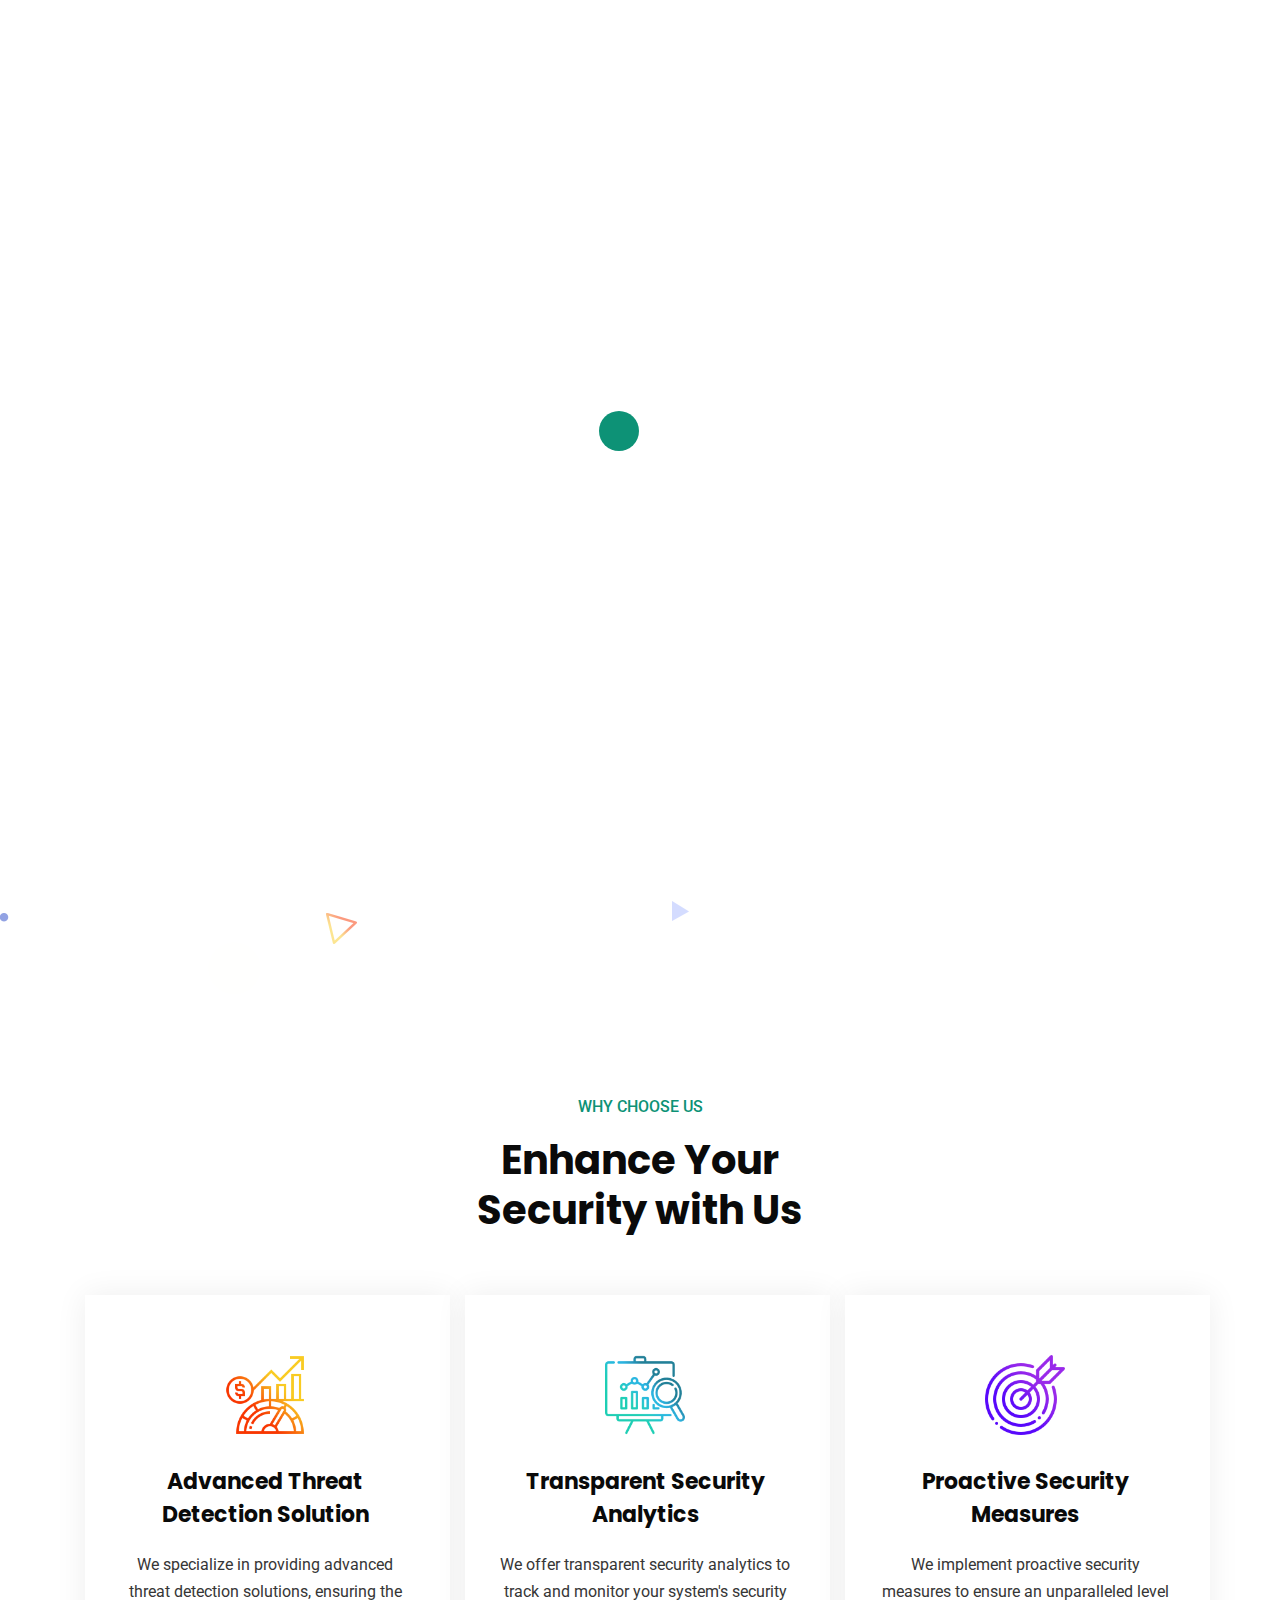
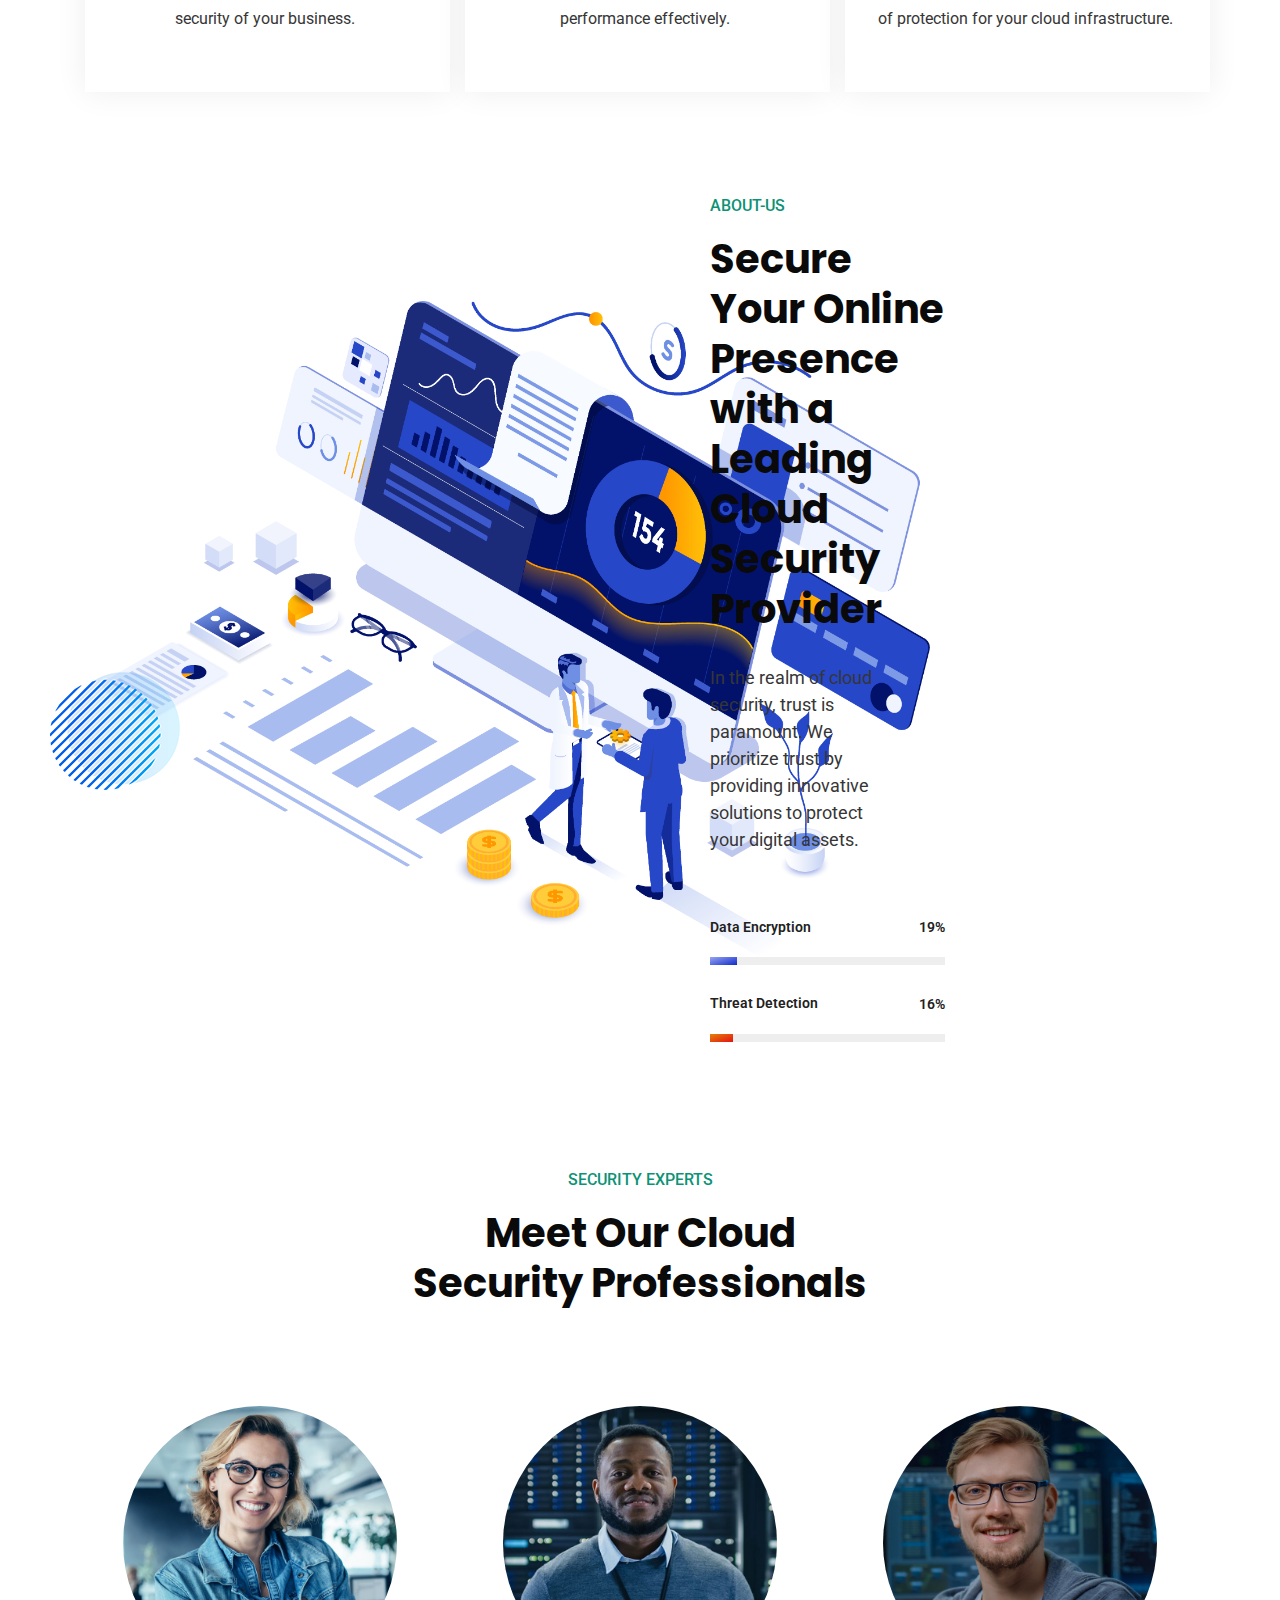
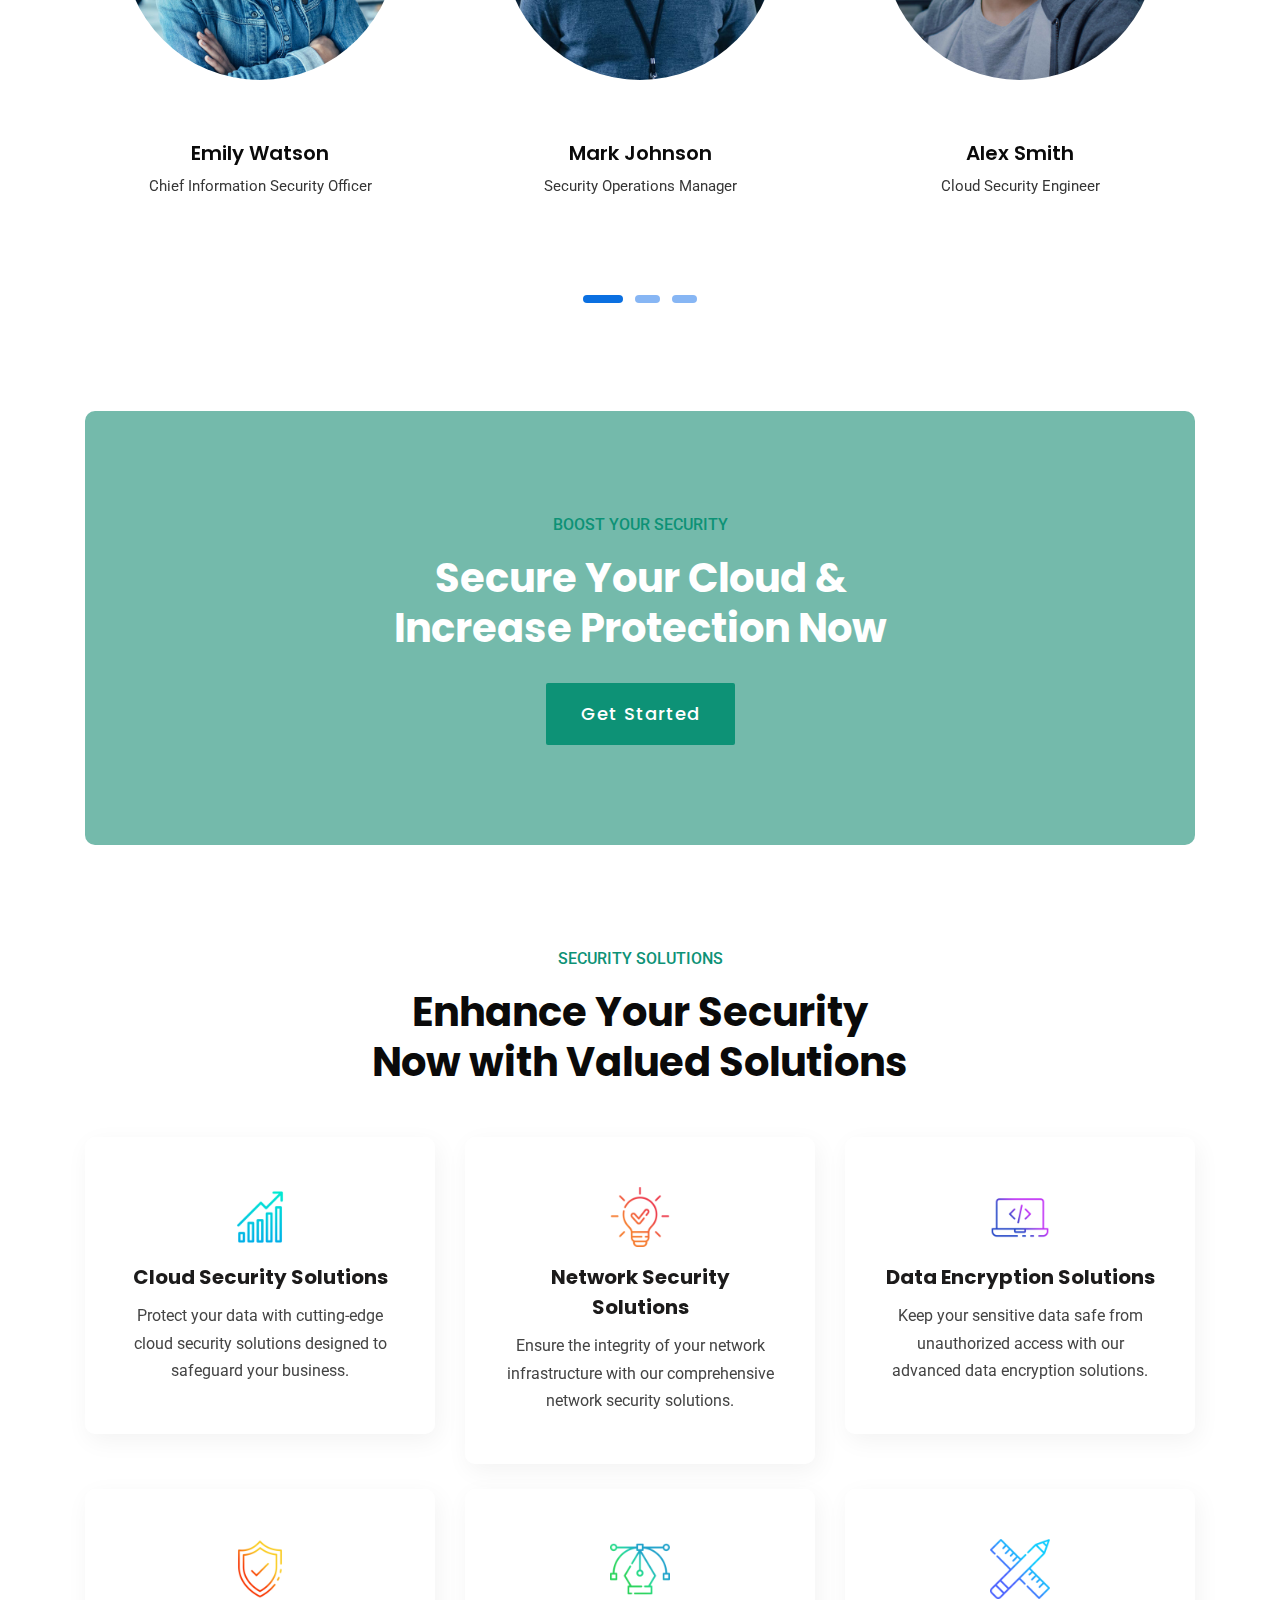
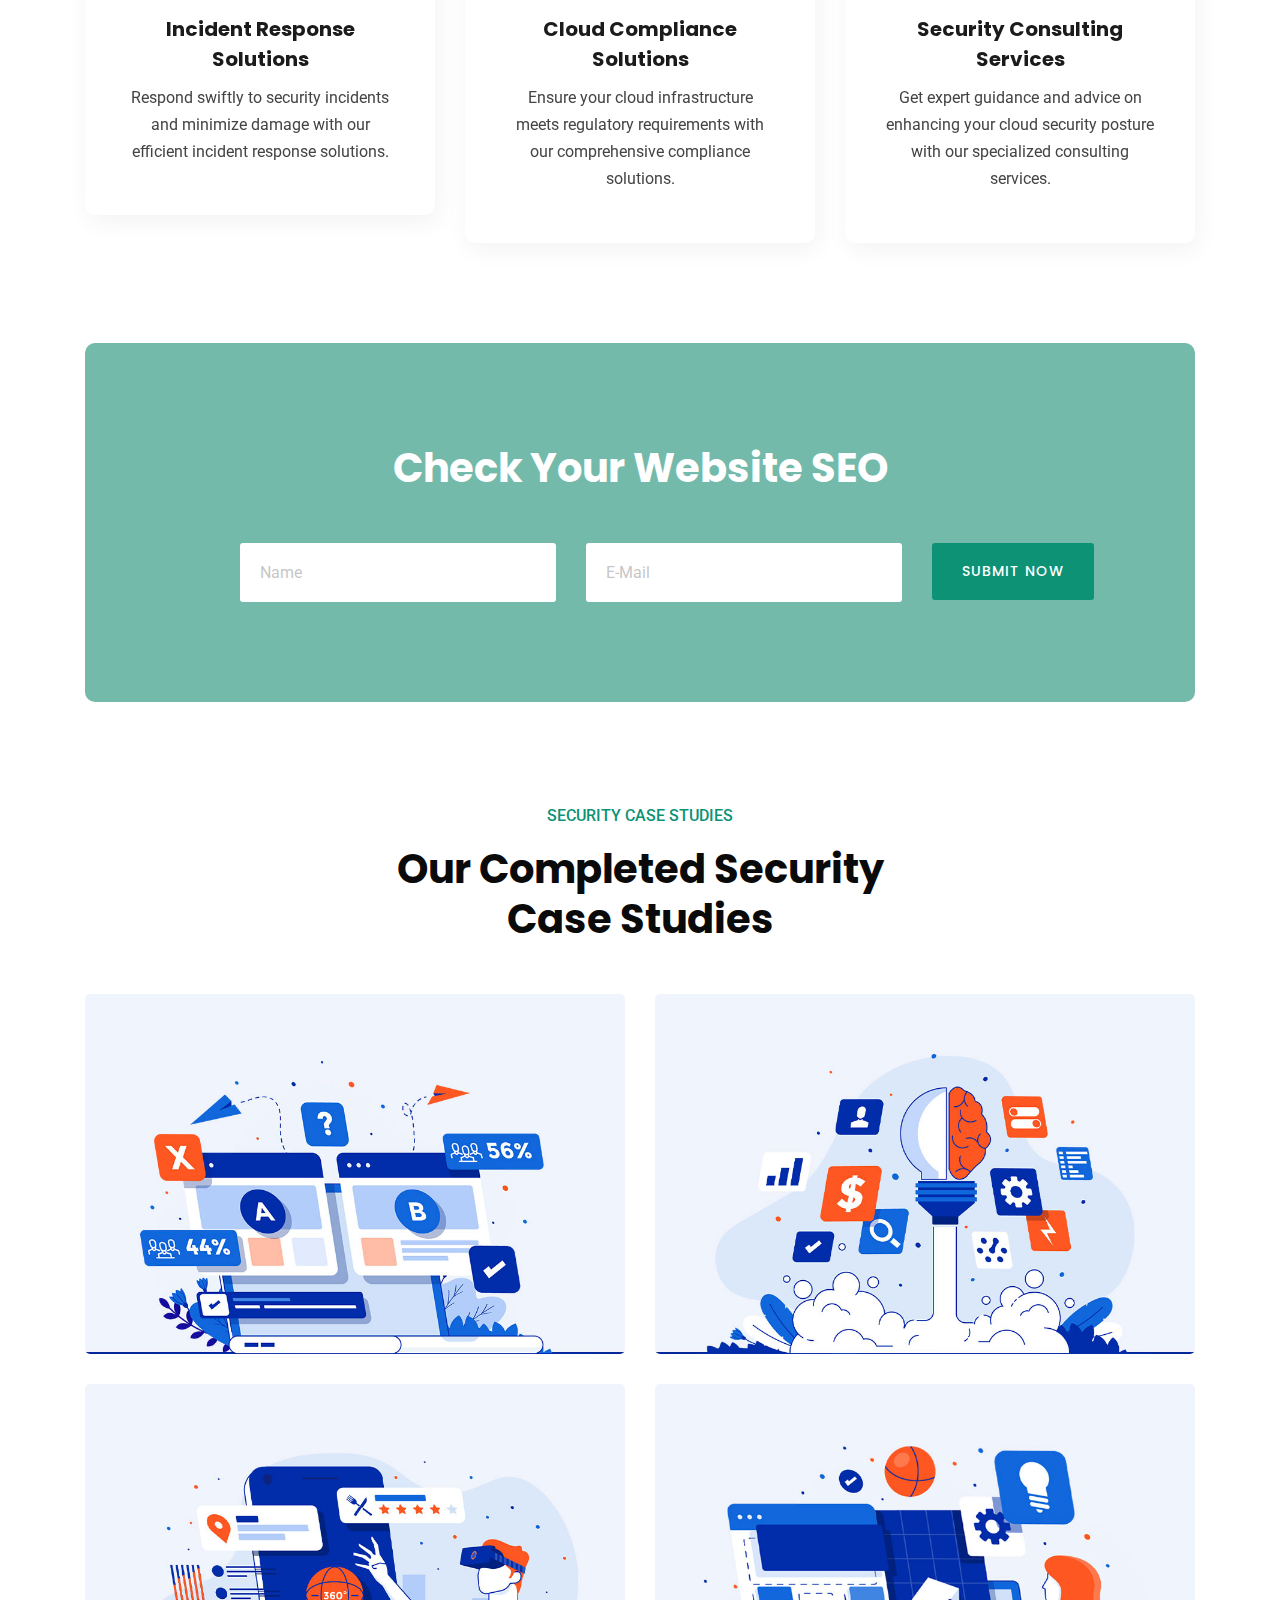
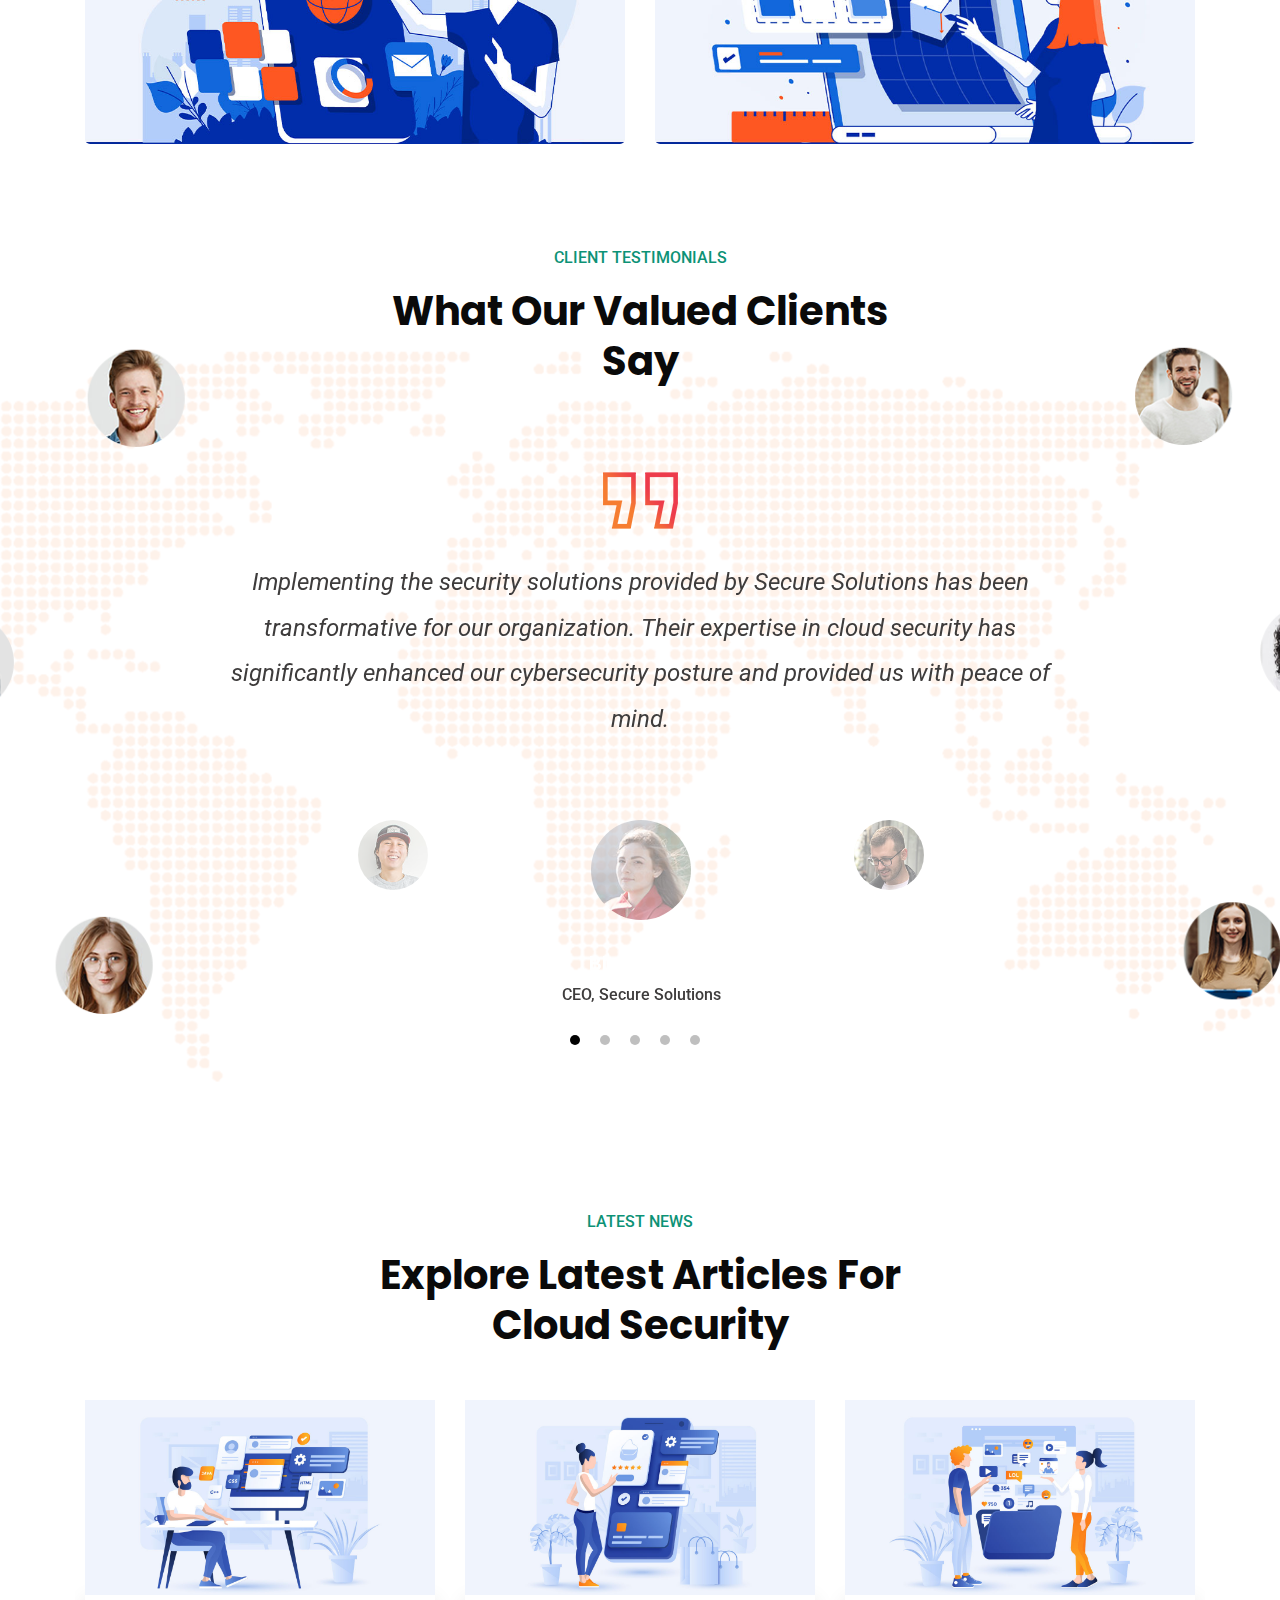
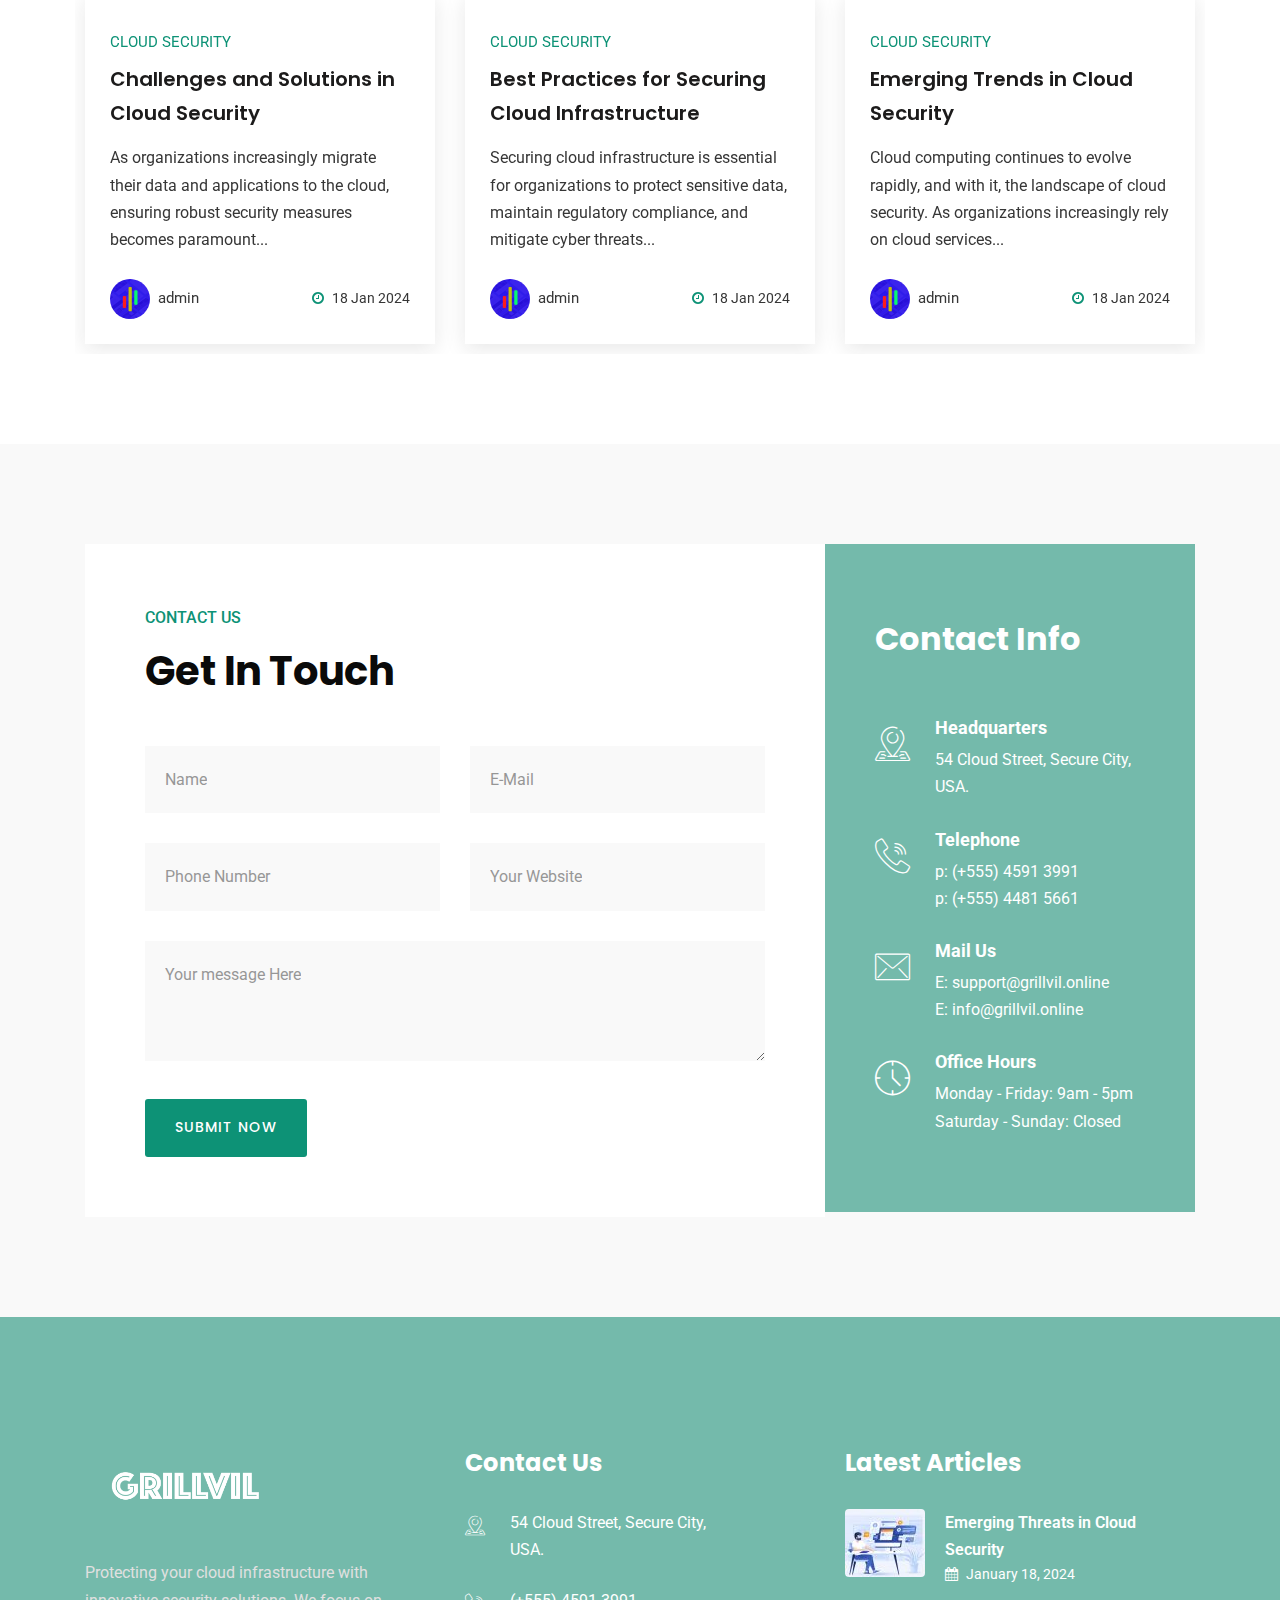
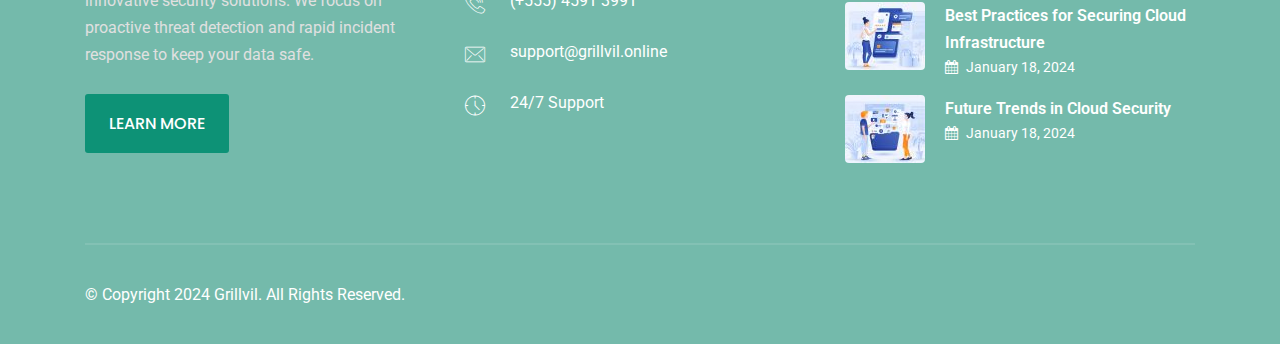
==== commit 1250f8be: "donr" ====
--- a/index.html
+++ b/index.html
@@ -10,7 +10,7 @@
     <meta http-equiv="x-ua-compatible" content="ie=edge">
     <meta name="viewport" content="width=device-width, initial-scale=1">
     <!-- favicon -->
-    <link rel="shortcut icon" type="image/x-icon" href="assets/favicon.png">
+    <link rel="shortcut icon" type="image/x-icon" href="assets/favicon.ico">
     <!-- Bootstrap v4.4.1 css -->
     <link rel="stylesheet" type="text/css" href="assets/css/bootstrap.min.css">
     <!-- font-awesome css -->
--- a/assets/css/responsive.css
+++ b/assets/css/responsive.css
@@ -3194,11 +3194,7 @@
         font-size: 30px;
         line-height: 40px;
     }
-    .full-width-header .rs-header .menu-area.sticky .logo-area img,
-    .rs-footer .footer-content .about-widget .logo-part a img,
-    .full-width-header .rs-header .menu-area .logo-area img {
-        max-height: 25px;
-    }
+    
     .rs-about.style1 .services-part .services-text {
         padding-left: 0;
     }
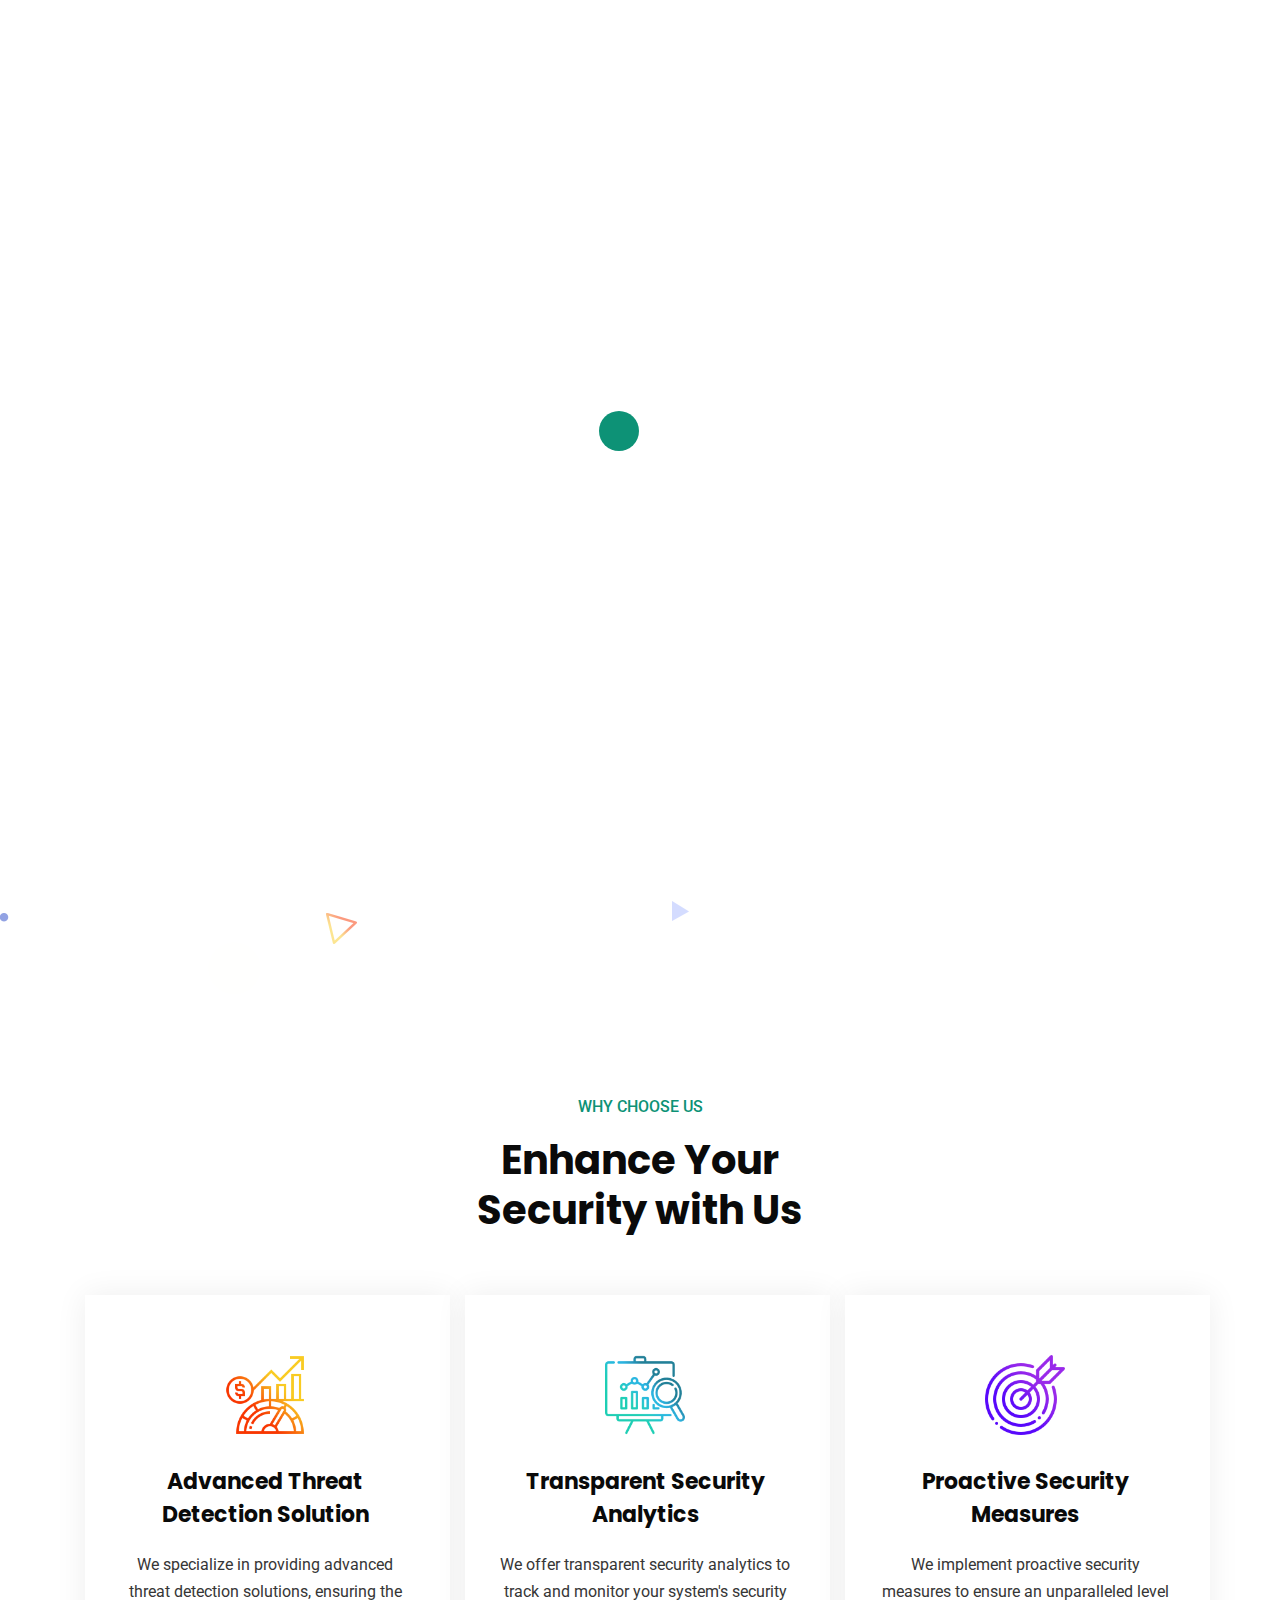
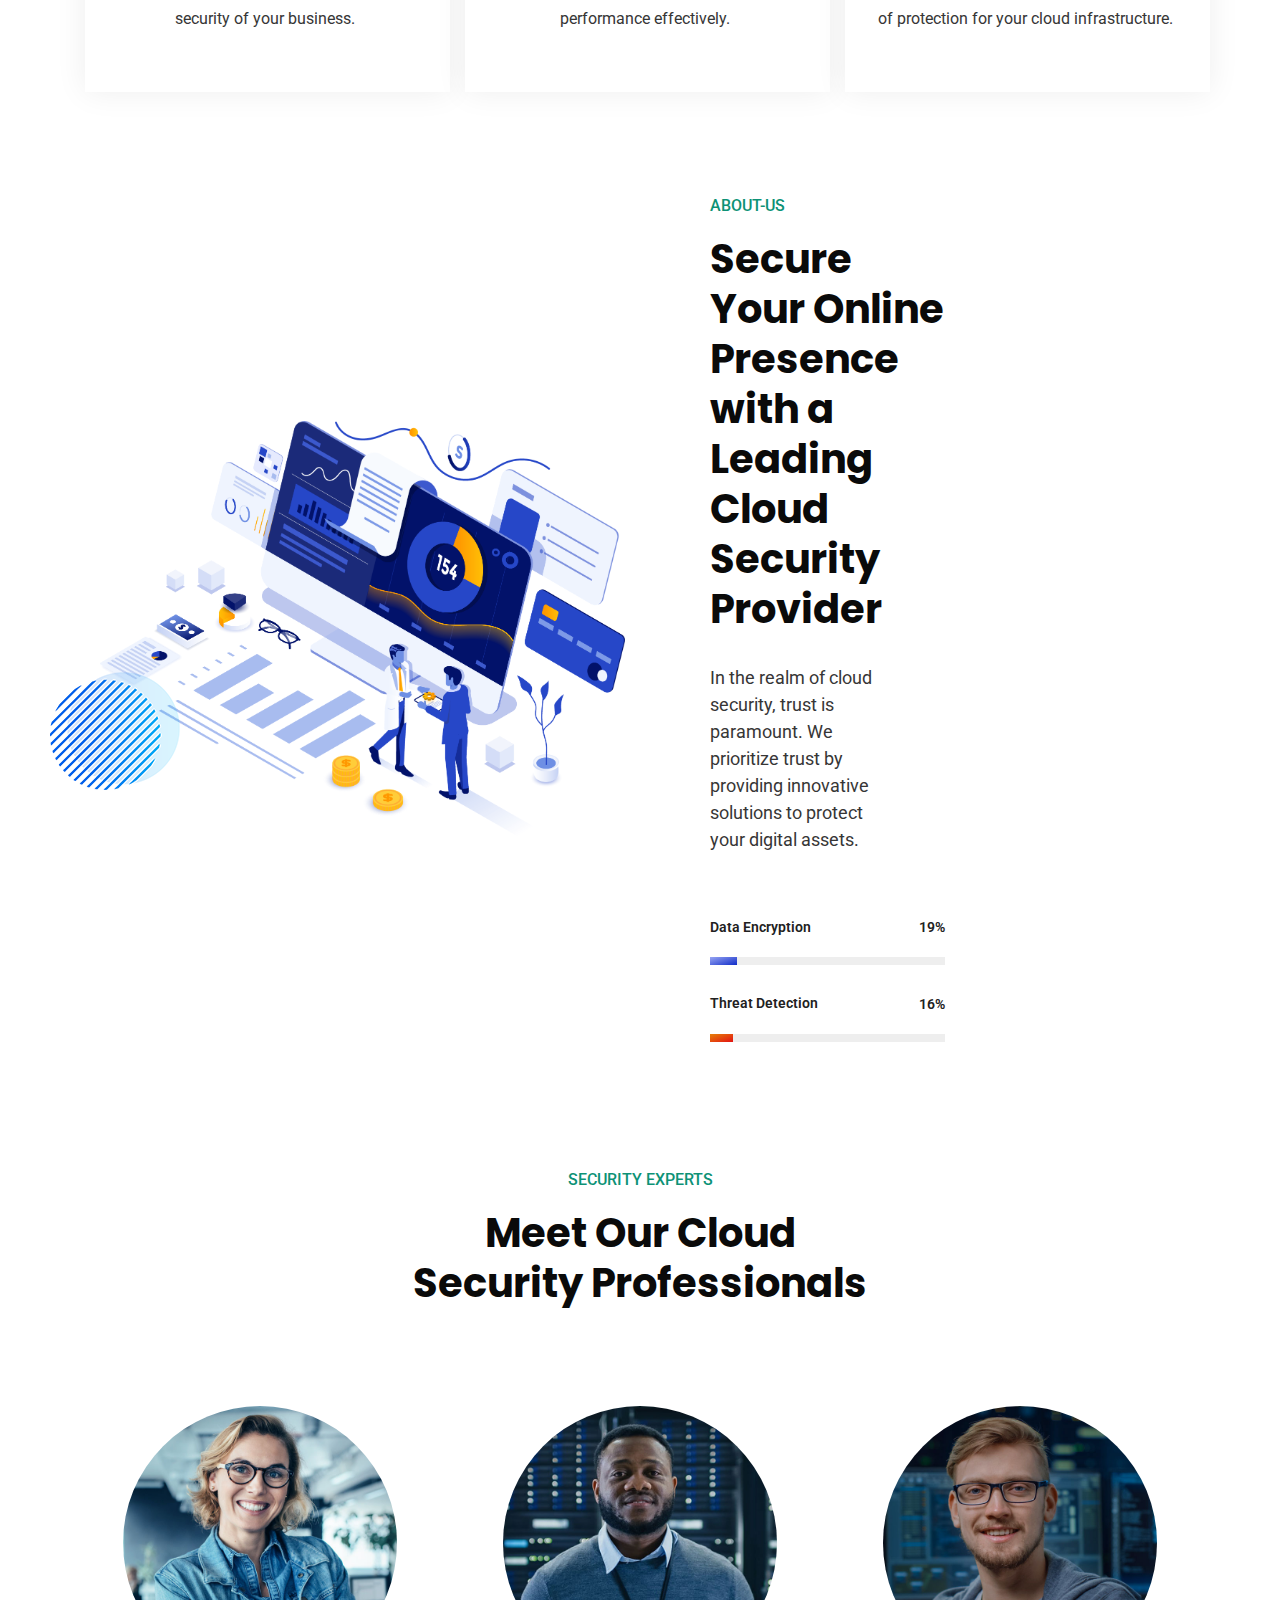
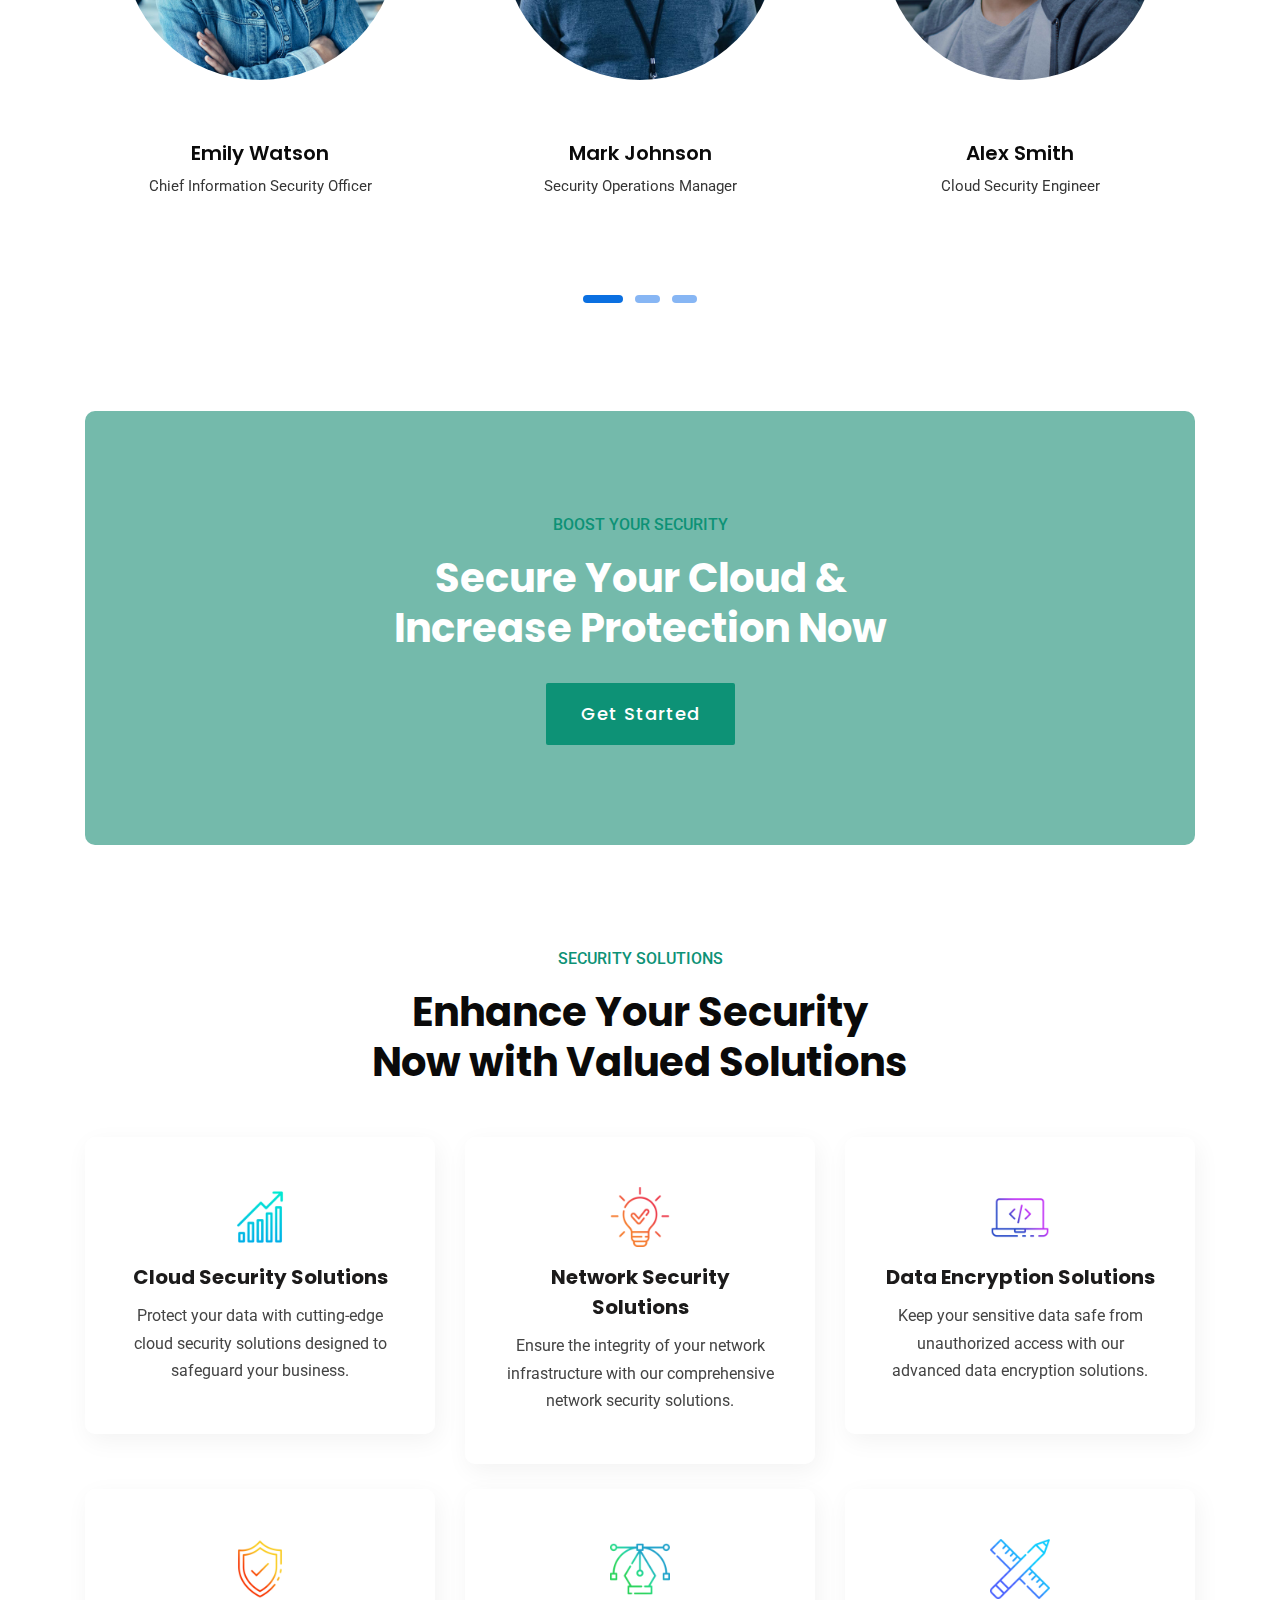
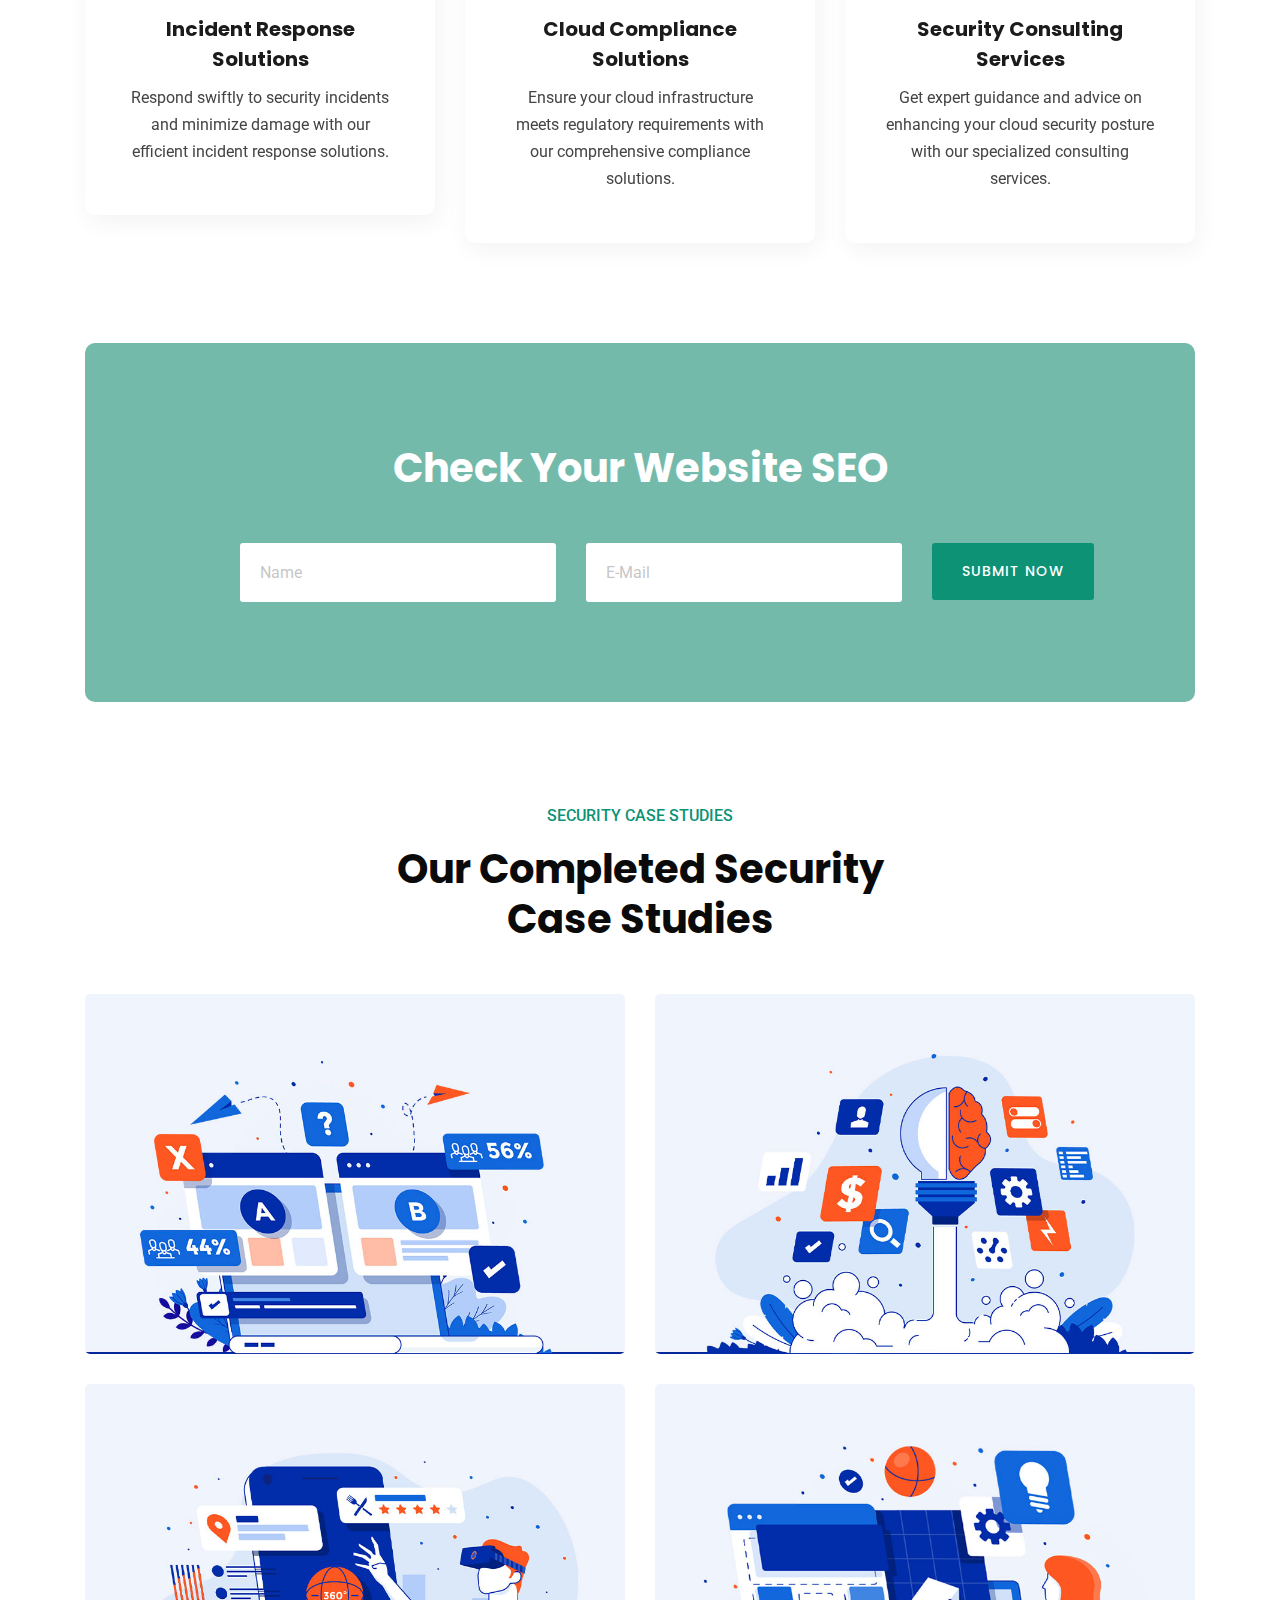
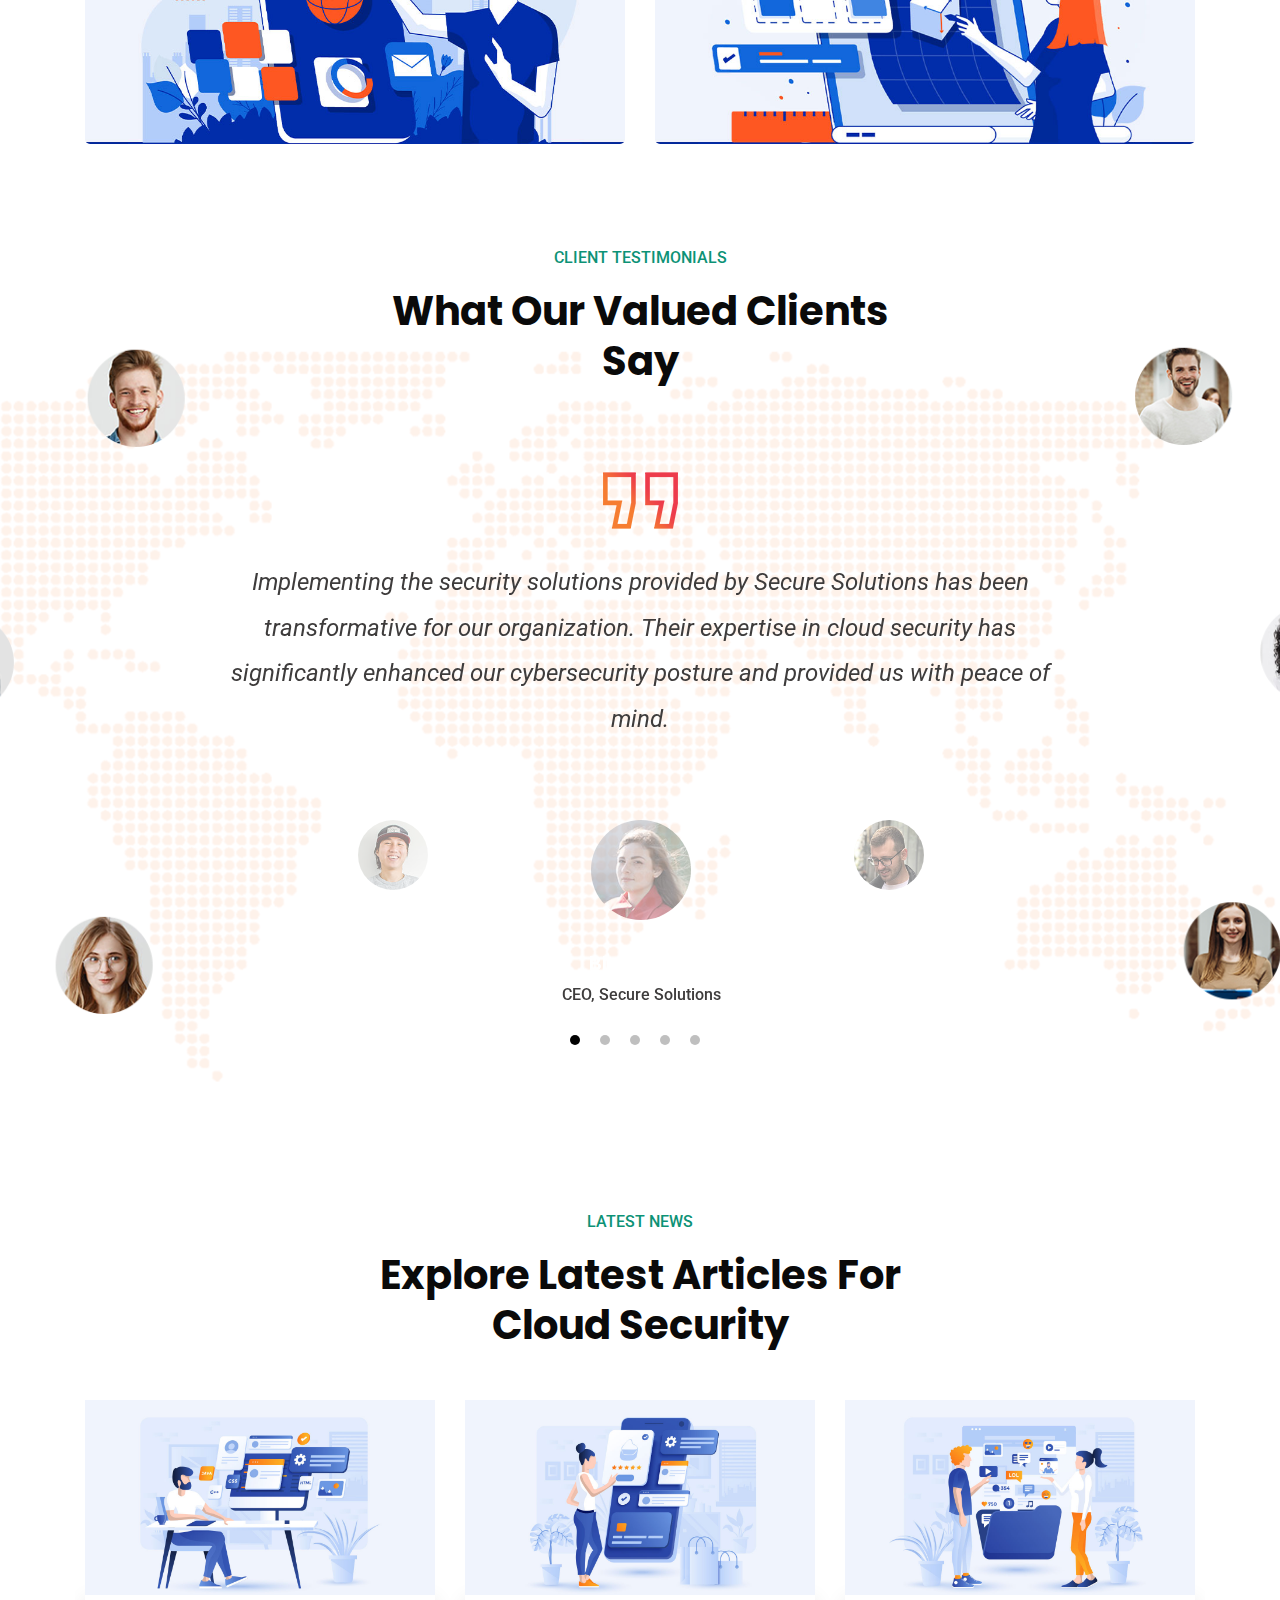
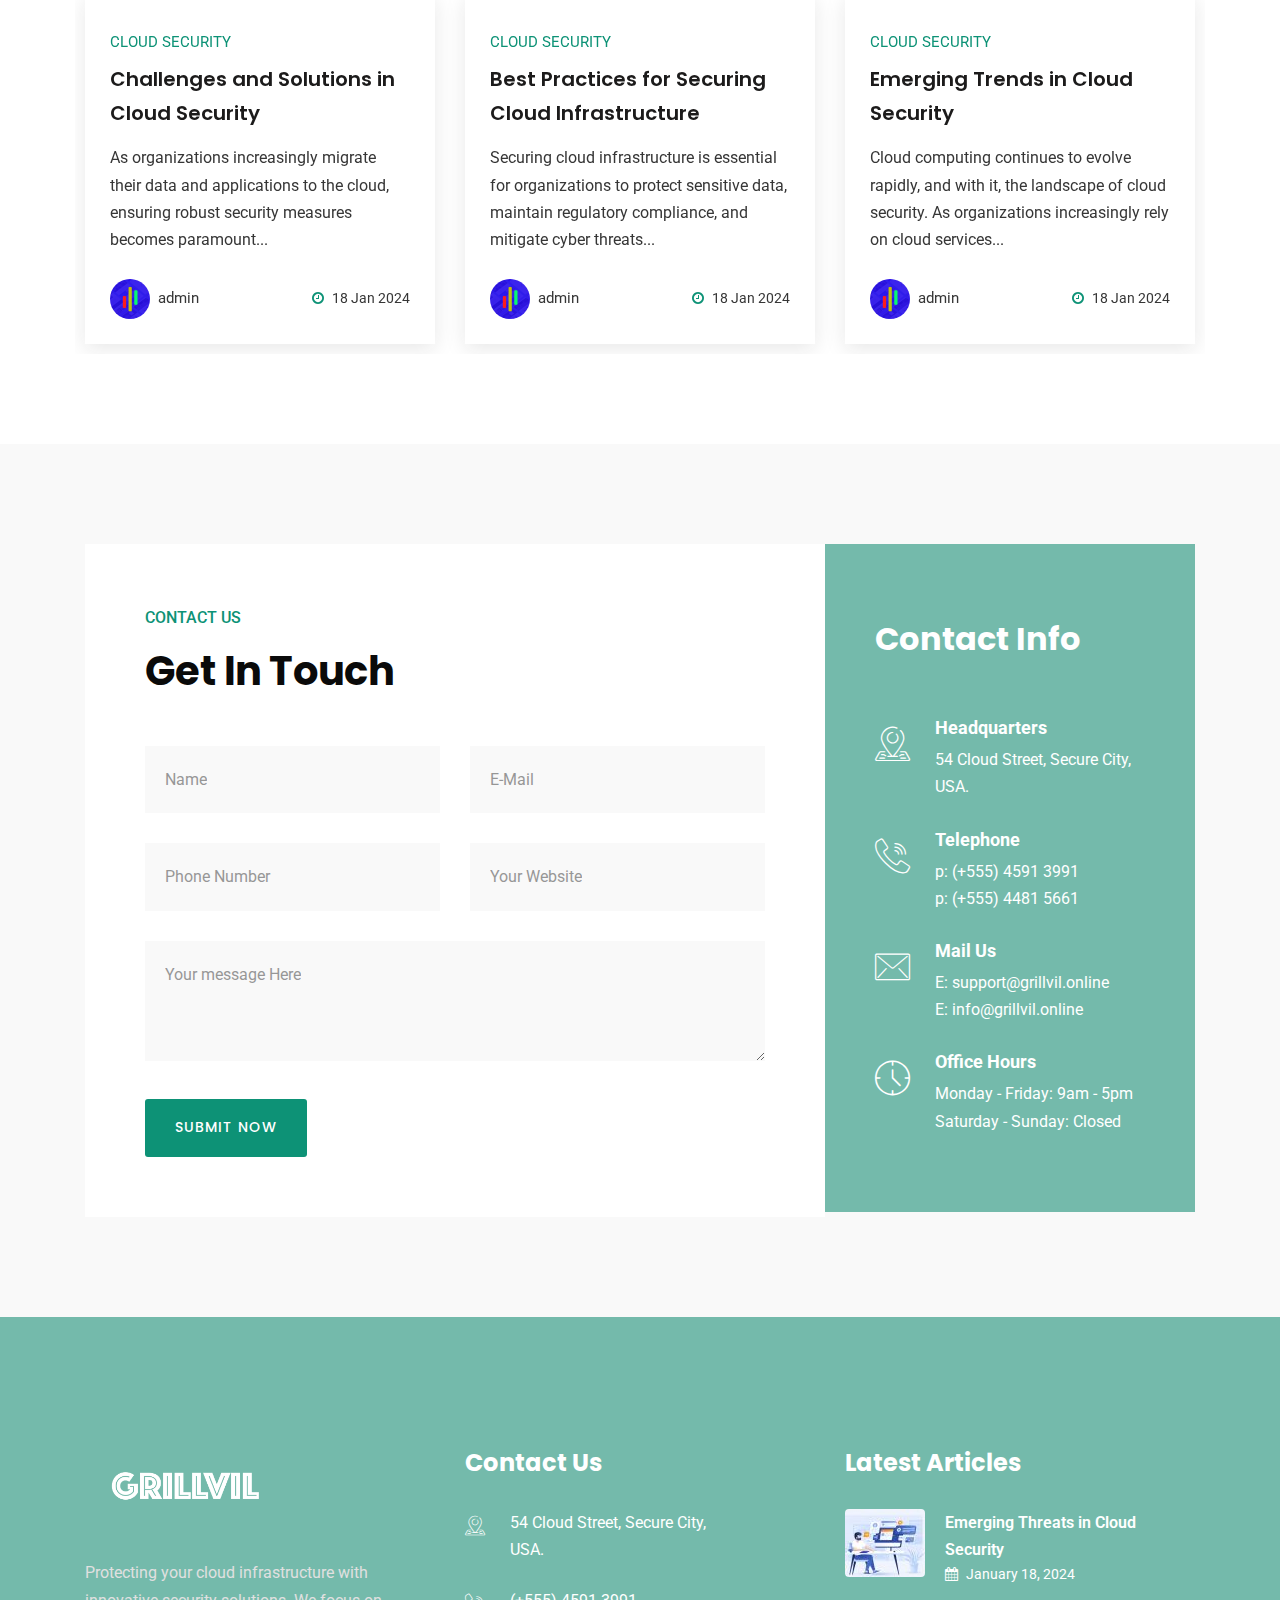
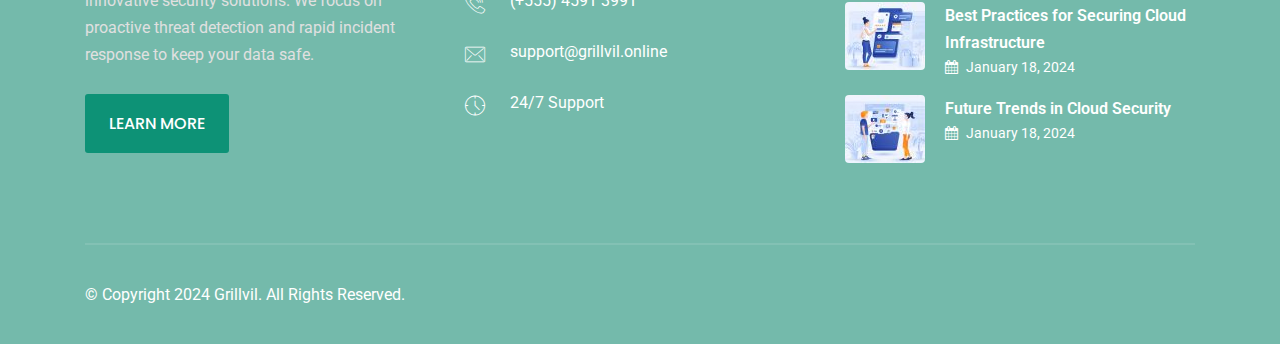
==== commit 226b9988: "update" ====
--- a/index.html
+++ b/index.html
@@ -330,7 +330,7 @@
                             </div>
                         </div>
                         <div class="team-content text-center">
-                            <h4 class="person-name"><a href="#">Sarah Brown</a></h4>
+                            <h4 class="person-name"><a href="#">Christian Brown</a></h4>
                             <span class="designation">Security Analyst</span>
                         </div>
                     </div>
@@ -374,7 +374,7 @@
                             </div>
                         </div>
                         <div class="team-content text-center">
-                            <h4 class="person-name"><a href="single-team.html">Sarah Brown</a></h4>
+                            <h4 class="person-name"><a href="single-team.html">Christian Brown</a></h4>
                             <span class="designation">Security Analyst</span>
                         </div>
                     </div>
--- a/style.css
+++ b/style.css
@@ -7283,7 +7283,6 @@
   padding-left: 70px;
 }
 .rs-about.style7 .images-about img {
-  max-width: unset;
   width: 830px;
 }
 .rs-about.style7 .about-shape .animate-img {
